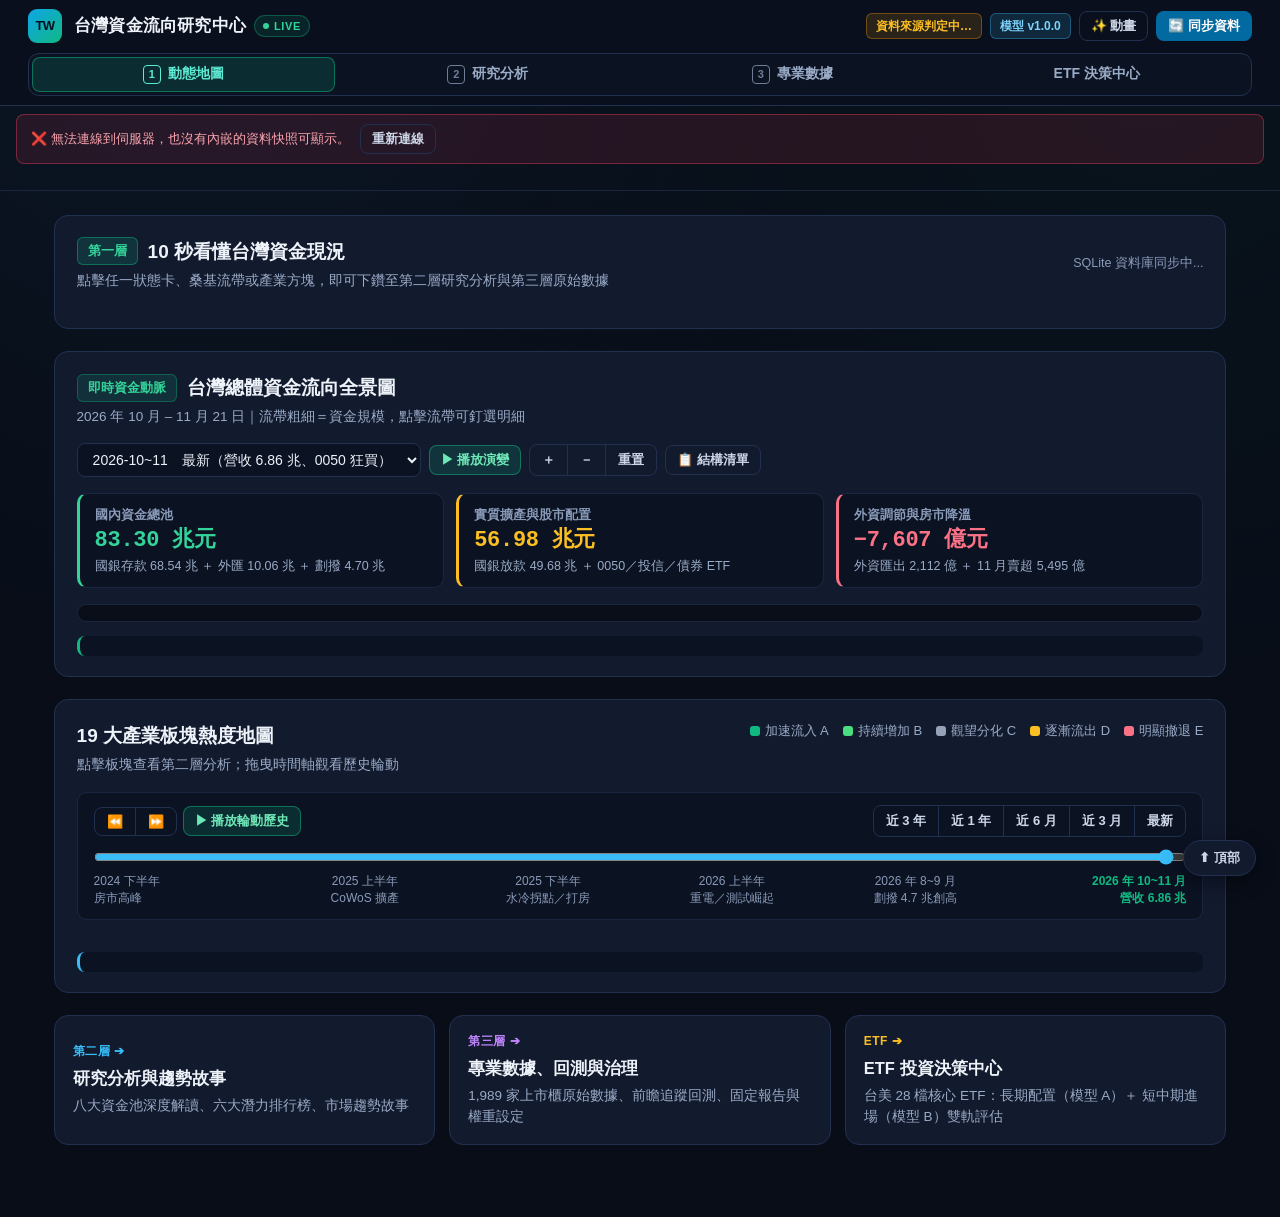
==== frontend/index.html @ bbb01371 "feat(backtest): replace hand-written demo backtest with real forward-tracking backtest - backtest.py" ====
<!DOCTYPE html>
<html lang="zh-Hant-TW">
<head>
  <meta charset="UTF-8" />
  <meta name="viewport" content="width=device-width, initial-scale=1.0" />
  <title>台灣資金流向互動式視覺研究中心｜Taiwan Capital Flow Visual Command Center</title>
  <link rel="stylesheet" href="assets/app.css" />
</head>
<body>
  <a class="skip-link" href="#mainContent">跳到主要內容</a>
  <!-- 頂部導覽列：單列（品牌｜四大中心切換｜狀態與操作） -->
  <header>
    <div class="brand">
      <div class="brand-logo">TW</div>
      <div>
        <div class="brand-title" role="heading" aria-level="1">
          <span>台灣資金流向研究中心</span>
          <span class="live-dot" title="LIVE OpenAPI：TWSE / TPEx / MOPS 1,989 家上市櫃">LIVE</span>
        </div>
        <div class="brand-sub">Taiwan Capital Flow Research Center</div>
      </div>
    </div>

    <!-- 四大核心導覽 (Layer 1 動態經濟地圖 / Layer 2 研究分析 / Layer 3 專業數據 / ETF 投資決策中心) -->
    <div class="mode-switcher" role="tablist">
      <button id="btnModeA" class="mode-btn active-A" onclick="setAppMode('A')"><span class="mode-no">1</span>動態地圖</button>
      <button id="btnModeB" class="mode-btn" onclick="setAppMode('B')"><span class="mode-no">2</span>研究分析</button>
      <button id="btnModeC" class="mode-btn" onclick="setAppMode('C')"><span class="mode-no">3</span>專業數據</button>
      <button id="btnModeETF" class="mode-btn" onclick="setAppMode('ETF')">ETF 決策中心</button>
    </div>

    <div class="header-controls">
      <span id="dataProvenanceBadge" class="badge badge-grade-C" style="cursor:help;" title="" role="button" tabindex="0">資料來源判定中…</span>
      <span id="activeModelBadge" class="badge badge-grade-B">模型 v1.0.0</span>
      <button id="motionToggleBtn" class="btn btn-outline btn-sm" onclick="toggleReducedMotion()" title="開關桑基圖資金流動畫">✨ 動畫</button>
      <button class="btn btn-sm" onclick="probeLiveSources()">🔄 同步資料</button>
    </div>
  </header>

  <!-- 智慧型快速定位次導覽列 (依當前所在模式動態切換跳轉錨點) -->
  <div id="globalQuickJumpBar" class="quick-jump-bar"></div>

  <!-- 右下角懸浮回到頂部按鈕 -->
  <button class="back-to-top-fab" onclick="window.scrollTo({top: 0, behavior: 'smooth'})" title="快速回到頁面頂部">⬆ 頂部</button>

  <!-- 手機專用底部固定 App 導航列 (僅於 <=768px 顯示，完全釋放頂部畫面空間) -->
  <nav class="mobile-bottom-nav" aria-label="手機底部導覽列">
    <button id="mobBtnModeA" class="mob-nav-btn active-A" onclick="setAppMode('A')">
      <span class="mob-icon">🗺️</span>
      <span>動態地圖</span>
    </button>
    <button id="mobBtnModeB" class="mob-nav-btn" onclick="setAppMode('B')">
      <span class="mob-icon">🔍</span>
      <span>研究分析</span>
    </button>
    <button id="mobBtnModeC" class="mob-nav-btn" onclick="setAppMode('C')">
      <span class="mob-icon">🗄️</span>
      <span>專業數據</span>
    </button>
    <button id="mobBtnModeETF" class="mob-nav-btn" onclick="setAppMode('ETF')">
      <span class="mob-icon">🎯</span>
      <span>ETF決策</span>
    </button>
  </nav>

  <main id="mainContent" tabindex="-1">
    <!-- =====================================================================
         【第一層（首頁）：動態經濟地圖 (Layer 1: Dynamic Economic Map)】
         純粹視覺化指揮中心：10秒狀態膠囊 + 四層全景桑基圖 + 時間軸連動19宮格五色熱度地圖
         ===================================================================== -->
    <div id="layer1MapSection">
      <!-- 10 秒全局結論快覽 -->
      <section class="pulse-hero">
        <div class="pulse-hero-header">
          <div>
            <div class="panel-title"><span class="badge badge-lvl4">第一層</span>10 秒看懂台灣資金現況</div>
            <div class="panel-sub">點擊任一狀態卡、桑基流帶或產業方塊，即可下鑽至第二層研究分析與第三層原始數據</div>
          </div>
          <div id="lastUpdatedText" style="font-size:12.5px; color:var(--text-muted);">SQLite 資料庫同步中...</div>
        </div>
        <div class="pulse-grid" id="tenSecPulseGrid"></div>
      </section>

      <!-- 四層全景桑基資金流向地圖 -->
      <div class="sankey-wrapper" id="sankeyWrapperBox">
        <div class="sankey-header-bar">
          <div>
            <div class="panel-title">
              <span class="badge badge-grade-A">即時資金動脈</span>
              <span id="sankeyMainTitle">台灣總體資金流向全景圖</span>
            </div>
            <div class="panel-sub">2026 年 10 月 – 11 月 21 日｜流帶粗細＝資金規模，點擊流帶可釘選明細</div>
          </div>
          <div class="panel-tools">
            <select id="sankeyPeriodSelect" onchange="onSankeyPeriodChange(this.value)">
              <option value="0">2025-Q3　AI 水冷與先進封裝擴產啟動</option>
              <option value="1">2025-Q4　第七波信用管制、房市降溫</option>
              <option value="2">2026-Q2　外銷訂單連紅、企業信貸加速</option>
              <option value="3">2026-08~09　外匯存底破 6,019 億美元</option>
              <option value="4" selected>2026-10~11　最新（營收 6.86 兆、0050 狂買）</option>
            </select>
            <button id="sankeyPlayBtn" class="btn btn-sm btn-play" onclick="toggleSankeyPlay()">▶ 播放演變</button>
            <div class="tool-group">
              <button class="btn btn-sm" onclick="zoomSankey(1.15)" title="放大">＋</button>
              <button class="btn btn-sm" onclick="zoomSankey(0.87)" title="縮小">－</button>
              <button class="btn btn-sm" onclick="zoomSankey(0)" title="重置縮放">重置</button>
            </div>
            <button id="sankeyViewToggleBtn" class="btn btn-outline btn-sm" onclick="toggleSankeyListView()">📋 結構清單</button>
          </div>
        </div>

        <div class="kpi-tiles">
          <div class="kpi-tile" style="--kpi-col:#34d399;">
            <div class="kt-label">國內資金總池</div>
            <div class="kt-value">83.30 兆元</div>
            <div class="kt-note">國銀存款 68.54 兆 ＋ 外匯 10.06 兆 ＋ 劃撥 4.70 兆</div>
          </div>
          <div class="kpi-tile" style="--kpi-col:#fbbf24;">
            <div class="kt-label">實質擴產與股市配置</div>
            <div class="kt-value">56.98 兆元</div>
            <div class="kt-note">國銀放款 49.68 兆 ＋ 0050／投信／債券 ETF</div>
          </div>
          <div class="kpi-tile" style="--kpi-col:#fb7185;">
            <div class="kt-label">外資調節與房市降溫</div>
            <div class="kt-value">−7,607 億元</div>
            <div class="kt-note">外資匯出 2,112 億 ＋ 11 月賣超 5,495 億</div>
          </div>
        </div>

        <div class="sankey-stage" id="sankeyStageBox">
          <div id="sankeySvgContainer"></div>
          <!-- 浮動可釘選明細卡片 -->
          <div id="sankeyFloatCard" class="sankey-float-card">
            <div style="display:flex; justify-content:space-between; align-items:flex-start; gap:8px;">
              <div>
                <div id="sfcCategoryTag" style="font-size:11px; color:var(--accent-blue); font-weight:700;"></div>
                <div id="sfcTitle" style="font-size:16px; font-weight:700; color:#fff; margin-top:2px;"></div>
              </div>
              <button class="sfc-close" onclick="unpinSankeyCard(event)" title="關閉固定卡片">✕</button>
            </div>
            <div class="sfc-amount">
              <span id="sfcMainValue" style="color:#fbbf24;"></span>
              <span id="sfcSharePill" class="sfc-pill"></span>
              <span id="sfcTypePill" class="sfc-pill"></span>
            </div>
            <div id="sfcSubSummary" style="font-size:12.5px; color:#e2e8f0; margin-top:4px;"></div>
            <div id="sfcTxList" class="sfc-tx-list"></div>
            <div style="margin-top:10px; padding-top:8px; border-top:1px solid rgba(255,255,255,0.08); display:flex; justify-content:space-between; align-items:center;">
              <span id="sfcPinHint" style="font-size:11px; color:#94a3b8;">📌 已釘選（點擊✕關閉）</span>
              <button id="sfcDrawerBtn" class="btn btn-sm" style="padding:3px 10px; font-size:11.5px;">下鑽第二層 AI 白話分析 ➔</button>
            </div>
          </div>
        </div>

        <div id="sankeyAltListView" style="display:none; margin-top:12px;"></div>
        <div id="sankeyPeriodNarrative" class="callout" style="margin-top:14px; --callout-col:var(--accent-emerald);"></div>
      </div>

      <!-- 產業資金熱度地圖 + 內嵌時間軸 -->
      <div class="sankey-wrapper">
        <div class="sankey-header-bar">
          <div>
            <div class="panel-title">19 大產業板塊熱度地圖</div>
            <div class="panel-sub">點擊板塊查看第二層分析；拖曳時間軸觀看歷史輪動</div>
          </div>
          <div class="heatmap-legend">
            <span><i class="legend-dot" style="background:#10b981;"></i>加速流入 A</span>
            <span><i class="legend-dot" style="background:#4ade80;"></i>持續增加 B</span>
            <span><i class="legend-dot" style="background:#94a3b8;"></i>觀望分化 C</span>
            <span><i class="legend-dot" style="background:#fbbf24;"></i>逐漸流出 D</span>
            <span><i class="legend-dot" style="background:#fb7185;"></i>明顯撤退 E</span>
          </div>
        </div>

        <!-- 時間軸控制 -->
        <div class="timeline-panel">
          <div class="timeline-toolbar">
            <div style="display:flex; gap:6px; align-items:center; flex-wrap:wrap;">
              <div class="tool-group">
                <button class="btn btn-sm" onclick="stepTimeline(-1)" title="上一期">⏪</button>
                <button class="btn btn-sm" onclick="stepTimeline(1)" title="下一期">⏩</button>
              </div>
              <button id="timelinePlayBtn" class="btn btn-sm btn-play" onclick="toggleTimelinePlay()">▶ 播放輪動歷史</button>
              <span id="timelineCurrentLabel" style="font-size:13.5px; font-weight:700; color:#34d399; margin-left:6px;"></span>
            </div>
            <div class="tool-group">
              <button class="btn btn-sm" onclick="jumpTimelineWindow('3Y')">近 3 年</button>
              <button class="btn btn-sm" onclick="jumpTimelineWindow('1Y')">近 1 年</button>
              <button class="btn btn-sm" onclick="jumpTimelineWindow('6M')">近 6 月</button>
              <button class="btn btn-sm" onclick="jumpTimelineWindow('3M')">近 3 月</button>
              <button class="btn btn-sm" onclick="jumpTimelineWindow('1M')">最新</button>
            </div>
          </div>
          <input type="range" id="timelineRangeInput" class="timeline-slider" aria-label="資金輪動歷史時間軸 (拖曳切換時期)" min="0" max="5" value="5" oninput="onTimelineSliderInput(this.value)" />
          <div class="timeline-steps">
            <span>2024 下半年<br/>房市高峰</span>
            <span>2025 上半年<br/>CoWoS 擴產</span>
            <span>2025 下半年<br/>水冷拐點／打房</span>
            <span>2026 上半年<br/>重電／測試崛起</span>
            <span>2026 年 8~9 月<br/>劃撥 4.7 兆創高</span>
            <span style="color:var(--accent-emerald); font-weight:700;">2026 年 10~11 月<br/>營收 6.86 兆</span>
          </div>
        </div>

        <div id="industryHeatmapGrid" class="heatmap-grid"></div>
        <div id="timelineCompactBar" class="callout"></div>
      </div>

      <!-- 首頁底部：下一步 -->
      <div class="next-steps">
        <button class="next-step" style="--ns-accent:#38bdf8;" onclick="setAppMode('B')">
          <div class="ns-kicker">第二層 ➔</div>
          <div class="ns-title">研究分析與趨勢故事</div>
          <div class="ns-desc">八大資金池深度解讀、六大潛力排行榜、市場趨勢故事</div>
        </button>
        <button class="next-step" style="--ns-accent:#c084fc;" onclick="setAppMode('C')">
          <div class="ns-kicker">第三層 ➔</div>
          <div class="ns-title">專業數據、回測與治理</div>
          <div class="ns-desc">1,989 家上市櫃原始數據、前瞻追蹤回測、固定報告與權重設定</div>
        </button>
        <button class="next-step" style="--ns-accent:#fbbf24;" onclick="setAppMode('ETF')">
          <div class="ns-kicker">ETF ➔</div>
          <div class="ns-title">ETF 投資決策中心</div>
          <div class="ns-desc">台美 28 檔核心 ETF：長期配置（模型 A）＋ 短中期進場（模型 B）雙軌評估</div>
        </button>
      </div>
    </div>

    <!-- =====================================================================
         【第二層：研究分析與趨勢故事 (Layer 2: Research Analysis & Trend Stories)】
         當使用者從首頁點擊「第二層」時才展開：八大資金卡、時間軸四維解析、六大排行榜、趨勢故事、個股四類名單與預警卡片
         ===================================================================== -->
    <div id="layer2AnalysisSection" style="display:none;">
      <div class="layer-hero" style="--hero-accent:#38bdf8;">
        <div>
          <div class="lh-title"><span class="badge badge-lvl3">第二層</span>研究分析中心</div>
          <div class="lh-sub">把首頁地圖上的資金變化，拆解為白話原因、潛力排行、趨勢故事與個股觀察名單</div>
        </div>
        <div class="lh-actions">
          <button class="btn btn-outline btn-sm" onclick="setAppMode('A')">⬅ 動態經濟地圖</button>
          <button class="btn btn-outline btn-sm" onclick="setAppMode('C')">專業數據與回測 ➔</button>
        </div>
      </div>

      <!-- 1. 八大台灣資金總覽卡片 -->
      <div class="section-head" style="margin-top:8px;">
        <div>
          <div class="section-title"><span class="sec-no">1</span>台灣八大資金池</div>
          <div class="section-desc">央行貨幣、銀行借貸、外資、內資、債券、房地產與企業擴產——點擊卡片展開 AI 白話六問</div>
        </div>
      </div>
      <div id="eightVitalCardsGrid" class="grid-8cards"></div>

      <!-- 2. 六大產業趨勢排行榜 (嚴格區分「目前最熱門」與「可能即將轉強」) -->
      <div class="section-head">
        <div>
          <div class="section-title"><span class="sec-no">2</span>六大產業趨勢排行榜</div>
          <div class="section-desc">嚴格區分「目前最熱門」與「★ 可能即將轉強」——近期漲幅大不代表未來最有潛力</div>
        </div>
      </div>
      <div id="sixLeaderboardsGrid" class="leaderboards-grid"></div>

      <!-- 3. 「市場正在發生什麼事」產業趨勢故事模式 -->
      <div class="section-head">
        <div>
          <div class="section-title"><span class="sec-no">3</span>市場正在發生什麼事？</div>
          <div class="section-desc">四則結構化趨勢故事，並列正方與反方證據</div>
        </div>
      </div>
      <div id="trendStoriesGrid" class="stories-grid"></div>

      <!-- 4. 時間軸當期四維度詳細解析面板 -->
      <div class="section-head">
        <div>
          <div class="section-title"><span class="sec-no">4</span>歷史輪動四維度對照</div>
          <div class="section-desc">隨首頁時間軸切換：資金流向、湧入產業、撤退產業與重要事件</div>
        </div>
      </div>
      <div id="timelineSnapshotPanel" class="grid-4"></div>
    </div>

    <!-- =====================================================================
         【第三層：專業數據、回測驗證與模型治理中心 (Layer 3: Professional Data & Governance)】
         保留 100% 原始數據表、1,989家檢索、權重與門檻動態調整、前瞻追蹤回測、固定研究報告與資料字典
         ===================================================================== -->
    <div id="proResearchSection" style="display:none; margin-top: 10px;">
      <div class="layer-hero" style="--hero-accent:#a855f7;">
        <div>
          <div class="lh-title"><span class="badge badge-lvl2">第三層</span>專業數據與模型治理</div>
          <div class="lh-sub">SQLite 原生資料表、1,989 家上市櫃檢索、五維權重／門檻動態重算、前瞻追蹤回測與資料字典</div>
        </div>
        <div class="lh-actions">
          <button class="btn btn-outline btn-sm" onclick="setAppMode('A')">⬅ 動態經濟地圖</button>
          <button class="btn btn-outline btn-sm" onclick="setAppMode('B')">⬅ 研究分析</button>
        </div>
      </div>

      <nav class="pro-nav-tabs">
        <div class="pro-tab active" onclick="switchProTab('pro-rotation', this)"><span class="pt-no">01</span>產業五維評分</div>
        <div class="pro-tab" onclick="switchProTab('pro-companies', this)"><span class="pt-no">02</span>個股研究中心</div>
        <div class="pro-tab" onclick="switchProTab('pro-warnings', this)"><span class="pt-no">03</span>預警引擎</div>
        <div class="pro-tab" onclick="switchProTab('pro-insti', this)"><span class="pt-no">04</span>三大法人</div>
        <div class="pro-tab" onclick="switchProTab('pro-flowmap', this)"><span class="pt-no">05</span>資產配置矩陣</div>
        <div class="pro-tab" onclick="switchProTab('pro-macro', this)"><span class="pt-no">06</span>總體與國際指標</div>
        <div class="pro-tab" onclick="switchProTab('pro-scenarios', this)"><span class="pt-no">07</span>情境分析</div>
        <div class="pro-tab" onclick="switchProTab('pro-reports', this)"><span class="pt-no">08</span>固定研究報告</div>
        <div class="pro-tab" onclick="switchProTab('pro-backtest', this)"><span class="pt-no">09</span>前瞻追蹤回測</div>
        <div class="pro-tab" onclick="switchProTab('pro-governance', this)"><span class="pt-no">10</span>資料品質與治理</div>
      </nav>

      <!-- PRO TAB 1: 產業五維評分與動態權重 -->
      <section id="pro-rotation" class="pro-panel active">
        <div class="grid-2">
          <div class="card">
            <div class="card-title" style="margin-bottom: 10px;">PART 4：產業研究評分模型權重設定（動態重算並保存SQLite版本）</div>
            <div class="weight-input-grid" style="display: grid; grid-template-columns: repeat(5, 1fr); gap: 8px; margin-bottom: 10px;">
              <div><label style="font-size:12px;color:var(--text-secondary);">資金流向 (%)</label><input type="number" id="w_cap" aria-label="資金流向權重 (%)" value="25" min="0" max="100" style="width:100%;" /></div>
              <div><label style="font-size:12px;color:var(--text-secondary);">產業基本面 (%)</label><input type="number" id="w_fun" aria-label="產業基本面權重 (%)" value="25" min="0" max="100" style="width:100%;" /></div>
              <div><label style="font-size:12px;color:var(--text-secondary);">未來成長性 (%)</label><input type="number" id="w_gro" aria-label="未來成長性權重 (%)" value="20" min="0" max="100" style="width:100%;" /></div>
              <div><label style="font-size:12px;color:var(--text-secondary);">法人布局 (%)</label><input type="number" id="w_ins" aria-label="法人布局權重 (%)" value="15" min="0" max="100" style="width:100%;" /></div>
              <div><label style="font-size:12px;color:var(--text-secondary);">估值合理性 (%)</label><input type="number" id="w_val" aria-label="估值合理性權重 (%)" value="15" min="0" max="100" style="width:100%;" /></div>
            </div>
            <div class="weight-action-row" style="display:flex; gap:10px; align-items:center;">
              <input type="text" id="w_reason" aria-label="權重調整理由" placeholder="輸入權重調整理由（將寫入模型版本歷史紀錄）..." style="flex:1;" />
              <button class="btn" onclick="submitNewWeights()">套用權重並重算排名</button>
            </div>
            <div id="weightStatusMsg" style="font-size:12px; color:var(--accent-emerald); margin-top:6px;"></div>
          </div>
          <div class="card">
            <div class="card-title" style="margin-bottom: 8px;">排序基準與產業大類篩選</div>
            <div style="display:flex; gap:10px; align-items:center; flex-wrap:wrap; margin-bottom:10px;">
              <span>排序基準：</span>
              <select id="rotationSortMode" onchange="renderIndustryTable()">
                <option value="total_weighted_score">綜合加權總分 (0~100分)</option>
                <option value="short_term_momentum_score">短期資金動能分數 (1~3個月)</option>
                <option value="mid_term_fundamental_score">中期基本面分數 (3~12個月)</option>
                <option value="long_term_structural_score">長期結構成長分數 (12~24個月)</option>
                <option value="rev_yoy_pct">2026年10月營收年增率 (%)</option>
              </select>
              <span>產業大類：</span>
              <select id="rotationCatFilter" onchange="renderIndustryTable()">
                <option value="ALL">全部產業 (14大分類)</option>
                <option value="科技">科技</option>
                <option value="金融">金融</option>
                <option value="傳統產業">傳統產業</option>
                <option value="其他">其他</option>
              </select>
            </div>
            <p style="font-size:12px; color:var(--text-secondary);">
              • 強制防呆：若次產業異質性過高或缺失資料比例 &gt; 35%，系統自動標示為 <span class="badge badge-unratable">不可評分 (Unratable)</span> 並列於榜尾，絕不硬排名。
            </p>
          </div>
        </div>
        <div class="export-bar" role="group" aria-label="匯出產業排行"><span>匯出目前畫面（含篩選與排序）：</span><button class="btn btn-outline btn-sm export-btn" onclick="exportIndustriesCsv()" title="匯出產業排行與五維分數、證據為 CSV">⬇ CSV (Excel)</button><button class="btn btn-outline btn-sm export-btn" onclick="exportIndustriesPng()" title="產生可分享的排行榜圖片">🖼 排行榜圖片 (PNG)</button></div>
        <div id="weightSensitivityCard" class="card" style="display:none; margin-bottom:12px;"></div>
        <div id="thresholdSensitivityCard" class="card" style="display:none; margin-bottom:12px;"></div>
        <div id="industryRotationTableWrap" class="card" style="overflow-x:auto;">
          <table>
            <thead>
              <tr>
                <th>排名</th>
                <th>產業名稱與代表公司</th>
                <th>狀態 / 轉折標籤 / 景氣位置</th>
                <th>綜合總分<br/>(信心/缺失率)</th>
                <th>五維分項分數<br/>(資/基/成/法/估)</th>
                <th>短/中/長期<br/>獨立分數</th>
                <th>市場相對強弱與10月營收(含全市場匯總)</th>
                <th>支持證據 / 反方證據 / 失效條件</th>
              </tr>
            </thead>
            <tbody id="industryRotationBody"></tbody>
          </table>
        </div>
        <div id="industryRotationMobileCards" class="mobile-cards-only"></div>
      </section>

      <!-- PRO TAB 2: 個股研究中心 (四類名單 + 1,989家檢索) -->
      <section id="pro-companies" class="pro-panel">
        <div class="card" style="margin-bottom: 14px; border-left: 4px solid var(--accent-emerald);">
          <div class="card-header">
            <div>
              <div class="card-title" style="font-size:16px;">TWSE / TPEx / MOPS 官方 OpenAPI 全市場 1,989 家上市櫃公司即時資料庫</div>
              <div id="liveSummaryBanner" style="font-size:13px; color:#cbd5e1; margin-top:4px;">載入中...</div>
            </div>
            <div style="display:flex; gap:8px; align-items:center; flex-wrap:wrap;">
              <span style="font-size:12px; color:var(--text-secondary);">動態調整公司產業分類歸屬：</span>
              <input type="text" id="remap_code" aria-label="要重新對應的股票代號" placeholder="代號 (如 2330)" style="width:110px;" />
              <select id="remap_ind">
                <option value="IND_SEMI_FOUNDRY">半導體－晶圓代工與先進封裝</option>
                <option value="IND_SEMI_EQUIP">半導體－設備、材料與測試介面</option>
                <option value="IND_IC_DESIGN">半導體－IC設計與IP</option>
                <option value="IND_AI_SERVER">AI伺服器、機櫃系統與高速連接</option>
                <option value="IND_THERMAL">散熱與伺服器機構件</option>
                <option value="IND_CPO_NET">CPO光通訊與高階網通</option>
                <option value="IND_PCB_ABF">PCB與ABF載板</option>
                <option value="IND_FIN_HOLDING">金融－金控、銀行、保險與證券</option>
                <option value="IND_SHIPPING">航運與航空</option>
                <option value="IND_POWER_GREEN">電力設備、重電與綠能</option>
                <option value="IND_CONSTRUCTION">營建與不動產代銷</option>
                <option value="IND_STEEL_PLASTIC">鋼鐵、塑化、水泥與化工</option>
                <option value="IND_MACH_AUTO">機械、工具機、汽車零組件與紡織食品</option>
              </select>
              <button class="btn btn-outline btn-sm" onclick="submitCompanyRemap()">變更產業歸屬</button>
            </div>
          </div>
        </div>
        <div style="margin-bottom:12px; display:flex; gap:10px; align-items:center; flex-wrap:wrap;">
          <span>四類深度研究名單篩選：</span>
          <select id="companyCatFilter" onchange="renderCompanies()">
            <option value="ALL">全部深度研究名單 (11家核心指標公司)</option>
            <option value="優先研究">優先研究</option>
            <option value="中長期觀察">中長期觀察</option>
            <option value="等待估值合理">等待估值合理</option>
            <option value="基本面或風險不佳">基本面或風險不佳</option>
          </select>
        </div>
        <div id="companiesContainer" class="grid-2"></div>
        <div class="card" style="margin-top: 18px; overflow-x:auto;">
          <div class="card-title" style="margin-bottom: 10px;">全市場上市櫃公司 Live OpenAPI 營收、估值(P/E、P/B、殖利率)與三大法人買賣超檢索表</div>
          <div style="margin-bottom: 10px;">
            <input type="text" id="liveCompanySearch" aria-label="搜尋上市櫃公司" placeholder="輸入股票代號、公司名稱或產業關鍵字即時篩選..." style="width:360px;" oninput="renderLiveTopCompanies()" /> <button class="btn btn-outline btn-sm export-btn" onclick="exportLiveCompaniesCsv()" title="匯出目前搜尋結果 (營收前段班公司)">⬇ CSV</button>
          </div>
          <table>
            <thead>
              <tr>
                <th>代號 / 名稱</th>
                <th>市場 / 官方產業別</th>
                <th>本系統映射產業</th>
                <th>115年10月(2026-10)<br/>當月營收 (億元)</th>
                <th>營收月增<br/>MoM (%)</th>
                <th>營收年增<br/>YoY (%)</th>
                <th>累計營收<br/>YoY (%)</th>
                <th>本益比 (P/E)<br/>股價淨值比 (P/B)</th>
                <th>現金殖利率<br/>(%)</th>
                <th>最新交易日(11/20) 三大法人買賣超股數</th>
              </tr>
            </thead>
            <tbody id="liveTopCompaniesBody"></tbody>
          </table>
        </div>
      </section>

      <!-- PRO TAB 3: 趨勢預警引擎與門檻設定 -->
      <section id="pro-warnings" class="pro-panel">
        <div class="card" style="margin-bottom: 14px;">
          <div class="card-title" style="margin-bottom: 8px;">動態調整預警門檻 (LEVEL 4 / LEVEL 3 / LEVEL 2 / LEVEL R) 並即時重算警示等級</div>
          <div style="display:flex; gap:12px; align-items:center; flex-wrap:wrap;">
            <div><label style="font-size:12px; color:var(--text-secondary);">LEVEL 4 總分 (&ge;)</label> <input type="number" id="th_lvl4" aria-label="LEVEL 4 總分門檻" value="80" style="width:70px;" /></div>
            <div><label style="font-size:12px; color:var(--text-secondary);">LEVEL 3 總分 (&ge;)</label> <input type="number" id="th_lvl3" aria-label="LEVEL 3 總分門檻" value="72" style="width:70px;" /></div>
            <div><label style="font-size:12px; color:var(--text-secondary);">LEVEL 2 總分 (&ge;)</label> <input type="number" id="th_lvl2" aria-label="LEVEL 2 總分門檻" value="62" style="width:70px;" /></div>
            <div><label style="font-size:12px; color:var(--text-secondary);">LEVEL R 資金上限 (&lt;)</label> <input type="number" id="th_lvlR" aria-label="LEVEL R 資金分數上限" value="45" style="width:70px;" /></div>
            <input type="text" id="th_reason" aria-label="門檻變更理由" placeholder="門檻變更理由..." style="width:200px;" />
            <button class="btn btn-sm" onclick="submitNewThresholds()">套用預警門檻並寫入SQLite</button>
            <span id="thStatusMsg" style="font-size:12px; color:var(--accent-emerald);"></span>
          </div>
        </div>
        <div style="margin-bottom:12px;">
          <span>預警等級篩選：</span>
          <select id="warningLevelFilter" onchange="renderWarnings()">
            <option value="ALL">全部預警等級</option>
            <option value="LEVEL 4">LEVEL 4：趨勢明確</option>
            <option value="LEVEL 3">LEVEL 3：資金與基本面同時轉強</option>
            <option value="LEVEL 2">LEVEL 2：多項指標改善 / 市場尚未反映</option>
            <option value="LEVEL 1">LEVEL 1：初步觀察</option>
            <option value="LEVEL R">LEVEL R：資金撤退或基本面惡化風險</option>
          </select> <button class="btn btn-outline btn-sm export-btn" onclick="exportWarningsCsv()" title="匯出目前篩選的預警清單">⬇ CSV</button>
        </div>
        <div id="warningsContainer"></div>
      </section>

      <!-- PRO TAB 4: 三大法人資金追蹤 -->
      <section id="pro-insti" class="pro-panel">
        <div style="margin-bottom:12px;">
          <span>統計週期切換：</span>
          <select id="instiPeriodFilter" onchange="renderInstiFlows()">
            <option value="ALL">全部週期（每日 / 每週 / 每月 / 每季）</option>
            <option value="DAILY">每日變化 (Daily)</option>
            <option value="WEEKLY">每週變化 (Weekly)</option>
            <option value="MONTHLY">每月變化 (Monthly)</option>
            <option value="QUARTERLY">每季變化 (Quarterly)</option>
          </select> <button class="btn btn-outline btn-sm export-btn" onclick="exportInstiCsv()" title="匯出目前週期的三大法人買賣超">⬇ CSV</button>
        </div>
        <div class="card" style="overflow-x:auto;">
          <table>
            <thead>
              <tr>
                <th>週期類別</th>
                <th>期間標示</th>
                <th>外資及陸資(億)</th>
                <th>投信(億)</th>
                <th>自營商自行(億)</th>
                <th>自營商避險(億)</th>
                <th>三大法人合計(億)</th>
                <th>外資台指期淨部位</th>
                <th>上市融資餘額</th>
                <th>法人主要買超 / 賣超產業與傳導解析</th>
              </tr>
            </thead>
            <tbody id="instiFlowsBody"></tbody>
          </table>
        </div>
      </section>

      <!-- PRO TAB 5: 資產配置矩陣 (防重複計算原文) -->
      <section id="pro-flowmap" class="pro-panel">
        <div id="assetFlowsContainer"></div>
      </section>

      <!-- PRO TAB 6: 總體與國際原始指標卡 (23項) -->
      <section id="pro-macro" class="pro-panel">
        <div style="margin-bottom:12px; display:flex; gap:12px; flex-wrap:wrap;">
          <select id="macroModuleFilter" onchange="renderMacroCards()">
            <option value="ALL">全部總體與國際傳導指標 (23項)</option>
            <option value="M01">MODULE 01：台灣貨幣、信貸、外匯與總體景氣</option>
            <option value="M03">MODULE 03：國際利率、美債殖利率、美元與費半傳導</option>
          </select>
          <select id="macroTypeFilter" onchange="renderMacroCards()">
            <option value="ALL">全部（直接統計＋代理指標）</option>
            <option value="DIRECT_STAT">僅顯示直接官方統計 (Direct Stat)</option>
            <option value="PROXY_INDICATOR">僅顯示間接代理指標 (Proxy Indicator)</option>
          </select>
        </div>
        <div id="macroCardsContainer" class="grid-4"></div>
      </section>

      <!-- PRO TAB 7: 情境分析與 3/6/12/24M 觀察表 -->
      <section id="pro-scenarios" class="pro-panel">
        <div id="scenariosContainer" class="grid-4" style="grid-template-columns: repeat(auto-fit, minmax(360px, 1fr));"></div>
      </section>

      <!-- PRO TAB 8: 固定研究報告中心 -->
      <section id="pro-reports" class="pro-panel">
        <div style="margin-bottom:12px;">
          <span>報告頻率篩選：</span>
          <select id="reportFreqFilter" onchange="renderReports()">
            <option value="ALL">全部固定研究報告（每日 / 每週 / 每月 / 每季）</option>
            <option value="每日">每日報告</option>
            <option value="每週">每週報告</option>
            <option value="每月">每月報告</option>
            <option value="每季">每季報告 (含跨季歷史比較)</option>
          </select>
        </div>
        <div id="reportsContainer"></div>
      </section>

      <!-- PRO TAB 9: 前瞻追蹤回測 (真實計算) + 舊版示範回測 (手寫數據，預設收合) -->
      <section id="pro-backtest" class="pro-panel">
        <div id="liveBacktestContainer"></div>
        <details class="card" style="margin-top:16px; border-left:4px solid #fb7185;">
          <summary style="cursor:pointer; font-weight:700; color:#fda4af;">⚠️ 舊版「示範回測」（手寫數據，非實測）— 請勿當成模型有效的證據</summary>
          <p style="font-size:12.5px; color:var(--text-secondary); margin:8px 0;">
            下面的命中率、超額報酬與 8 筆事件，是直接寫在程式碼裡的示範內容，並非由歷史資料計算而來
            （且摘要的「91 樣本、21 次訊號」與事件表的 8 筆本身就對不起來）。保留僅供參考版面與欄位設計，不應用來評估模型。
          </p>
        <div id="backtestSummaryContainer"></div>
        <div class="card" style="margin-top: 16px; overflow-x:auto;">
          <div class="card-title" style="margin-bottom: 10px;">PART 8：Point-in-Time 歷史預警訊號逐筆驗證明細（零未來資料洩漏）</div>
          <table>
            <thead>
              <tr>
                <th>事件代碼 / 觸發日期</th>
                <th>產業名稱</th>
                <th>觸發等級</th>
                <th>當時點已發布之 Point-in-Time 原始證據</th>
                <th>未來 3 個月超額</th>
                <th>未來 6 個月超額</th>
                <th>提前天數</th>
                <th>驗證結果與模型檢討</th>
              </tr>
            </thead>
            <tbody id="backtestEventsBody"></tbody>
          </table>
        </div>
        </details>
      </section>

      <!-- PRO TAB 10: 資料品質SLA、來源與資料字典 -->
      <section id="pro-governance" class="pro-panel">
        <div class="card" style="margin-bottom: 18px; overflow-x:auto; border-left: 4px solid var(--accent-emerald);">
          <div class="card-title" style="margin-bottom: 10px;">資料品質異常檢查、SLA 過期預警與防呆攔截狀態</div>
          <table>
            <thead>
              <tr><th>檢查代碼</th><th>檢查類別</th><th>監控目標</th><th>狀態</th><th>SLA規範</th><th>實測值</th><th>自動處置紀錄</th></tr>
            </thead>
            <tbody id="dqChecksBody"></tbody>
          </table>
        </div>
        <div class="grid-2">
          <div class="card" style="overflow-x:auto;">
            <div class="card-title" style="margin-bottom: 8px;">模型版本歷史與權重變更紀錄</div>
            <table>
              <thead><tr><th>版本號</th><th>建立時間</th><th>權重配置</th><th>變更理由</th><th>狀態</th></tr></thead>
              <tbody id="modelVersionsBody"></tbody>
            </table>
          </div>
          <div class="card" style="max-height:260px; overflow-y:auto;">
            <div class="card-title" style="margin-bottom: 8px;">資料更新與連線審計日誌</div>
            <table>
              <thead><tr><th>時間</th><th>任務</th><th>來源</th><th>狀態</th><th>訊息</th></tr></thead>
              <tbody id="auditLogsBody"></tbody>
            </table>
          </div>
        </div>
        <div class="card" style="margin-bottom: 18px; overflow-x:auto;">
          <div class="card-title" style="margin-bottom: 10px;">優先資料來源清單、API權限、發布延遲與斷線備援機制 (12大核心來源)</div>
          <table>
            <thead><tr><th>代碼 / 名稱</th><th>分類 / 機構</th><th>等級</th><th>取得方式與網址</th><th>更新頻率 / 延遲</th><th>授權與費用</th><th>替代方案</th></tr></thead>
            <tbody id="sourcesBody"></tbody>
          </table>
        </div>
        <div class="card" style="overflow-x:auto;">
          <div class="card-title" style="margin-bottom: 10px;">完整資料字典 (Data Dictionary - 23項核心指標口徑定義)</div>
          <table>
            <thead><tr><th>指標代碼</th><th>指標名稱</th><th>模組</th><th>觀測性質</th><th>單位/幣別/季調</th><th>統計口徑</th><th>計算與缺漏處理</th></tr></thead>
            <tbody id="dictionaryBody"></tbody>
          </table>
        </div>
      </section>
    </div>

    <!-- =====================================================================
         【🎯 ETF 投資決策中心 (台灣 ETF ＋ 美國 ETF)｜可讀性全面優化五區新版】
         嚴格遵循：大字體(15~16px內文 / 28~32px大數字 / 22~24px區域標題)、兩層式ETF卡片、五區首頁順序、語意色彩紀律與七大互動視覺化圖表
         ===================================================================== -->
    <div id="etfDecisionCenterSection" style="display:none; margin-top: 8px;">
      <!-- 頂部控制列：一般模式 vs 專業研究模式切換 -->
      <div class="layer-hero" style="--hero-accent:#f59e0b;">
        <div>
          <div class="lh-title"><span class="badge badge-grade-C">ETF 投資決策中心</span>台灣 ETF ＋ 美國 ETF 雙軌決策</div>
          <div class="lh-sub">將「長期配置（模型 A｜3～10 年）」與「短中期進場環境（模型 B｜1～12 個月）」分開評估。一般模式先看白話結論，專業模式展開完整數據。</div>
        </div>
        <div class="lh-actions">
          <div class="etf-mode-toggle" role="group" aria-label="閱讀模式">
            <button id="etfModeBtnSimple" class="on" onclick="setEtfDetailMode(false)">一般模式</button>
            <button id="etfModeBtnPro" onclick="setEtfDetailMode(true)">專業模式</button>
          </div>
          <button class="btn btn-outline btn-sm" onclick="scrollToSectionId('argonMultiAgentCenterSection')">🤖 AI 研究團隊</button>
          <button class="btn btn-outline btn-sm" onclick="setAppMode('A')">⬅ 動態經濟地圖</button>
        </div>
      </div>

      <!-- ===================================================================
           第一區：全球市場環境（台灣市場 / 美國市場 / 利率環境 / 全球資金流向）
           =================================================================== -->
      <div class="etf-section-banner" style="border-left-color:#10b981; margin-top:8px;">
        <div>
          <div class="etf-section-title"><span class="sec-no">1</span>全球市場環境</div>
          <div class="etf-section-sub">10 秒看懂台美市場、利率與資金狀況（資料基準：2026 年 11 月 21 日）</div>
        </div>
      </div>
      <div id="etfSec1GlobalEnv" class="etf-grid-4"></div>

      <!-- ===================================================================
           第二區：ETF 決策摘要（長期配置環境 / 短中期進場環境 / 值得研究 / 注意風險）
           =================================================================== -->
      <div class="etf-section-banner" style="border-left-color:#f59e0b;">
        <div>
          <div class="etf-section-title"><span class="sec-no">2</span>ETF 決策摘要</div>
          <div class="etf-section-sub">哪些值得研究、哪些風險偏高？模型 A 與模型 B 獨立判斷，標示長短線一致與分歧的標的</div>
        </div>
      </div>
      <div id="etfSec2DecisionSummary" class="etf-grid-4"></div>

      <!-- ===================================================================
           第三區：ETF 研究清單（四大分類大頁籤 + 兩層式清爽大字體卡片）
           =================================================================== -->
      <div class="etf-section-banner" style="border-left-color:#38bdf8;">
        <div>
          <div class="etf-section-title"><span class="sec-no">3</span>ETF 研究清單</div>
          <div class="etf-section-sub">先看卡片上的 10 秒結論；需要細節時點「查看完整分析」原地展開成分股、配息拆解與歷史績效</div>
        </div>
      </div>
      <div class="etf-toolbar">
        <div class="etf-cat-tabs">
          <button id="etfTab_TW" class="etf-cat-tab active" onclick="switchEtfMainTab('TW')">🇹🇼 台灣 ETF</button>
          <button id="etfTab_US" class="etf-cat-tab" onclick="switchEtfMainTab('US')">🇺🇸 美國 ETF</button>
          <button id="etfTab_BOND" class="etf-cat-tab" onclick="switchEtfMainTab('BOND')">🛡️ 債券與黃金</button>
          <button id="etfTab_SECTOR" class="etf-cat-tab" onclick="switchEtfMainTab('SECTOR')">🔬 產業型與槓反</button>
          <button id="etfTab_ALL" class="etf-cat-tab" onclick="switchEtfMainTab('ALL')">📋 全部 28 檔</button>
        </div>
        <div class="etf-filters">
          <select id="etfConclusionFilter" onchange="renderEtfLists()">
            <option value="ALL">雙軌結論：全部</option>
            <option value="DUAL_FAVORABLE">🟢 長短線一致順風</option>
            <option value="DIVERGENCE">🟠 長短線分歧（長期佳、短期等待）</option>
            <option value="CONCENTRATION">🟠 單一持股集中風險（如台積電 &gt; 50%）</option>
            <option value="HIGH_RISK">🔴 風險偏高／不符配置角色</option>
          </select>
          <input type="text" id="etfSearchInput" aria-label="搜尋 ETF" placeholder="搜尋代號、名稱或成分股（0050 / VOO / 2330 / NVDA）" oninput="renderEtfLists()" />
        </div>
      </div>

      <!-- 兩欄超寬大字體 ETF 卡片容器 -->
      <div id="etfCardsGridContainer" class="etf-grid-2"></div>
      <div id="etfMoreBar" class="etf-more-bar"></div>

      <!-- ===================================================================
           第四區：AI 白話市場解讀（無金融術語，一眼看懂核心邏輯）
           =================================================================== -->
      <div class="etf-section-banner" style="border-left-color:#a855f7;">
        <div>
          <div class="etf-section-title"><span class="sec-no">4</span>AI 白話市場解讀</div>
          <div class="etf-section-sub">用最容易理解的白話，回答當前 ETF 投資的四個關鍵問題</div>
        </div>
      </div>
      <div id="etfSec4AiPlainGrid" class="etf-grid-2"></div>

      <!-- ===================================================================
           第五區：完整研究數據、七大互動視覺化圖表、比較器與投資組合分析入口
           =================================================================== -->
      <div class="etf-section-banner" style="border-left-color:#10b981;">
        <div>
          <div class="etf-section-title"><span class="sec-no">5</span>完整研究數據與視覺化圖表</div>
          <div class="etf-section-sub">資金流向、長短期分數、績效曲線、持股分布、重疊比較、風險報酬，以及個人投資組合診斷與回測</div>
        </div>
        <div>
          <button id="etfSec5ToggleBtn" class="btn btn-outline btn-sm" onclick="toggleEtfSec5Panel()">展開 ／ 收合圖表區</button>
        </div>
      </div>

      <div id="etfSec5DeepContainer" style="display:block;">
        <!-- 圖 1 & 圖 7：台美資金流向圖 + 風險與報酬散點比較圖 -->
        <div class="etf-grid-2">
          <div class="etf-clean-card">
            <div style="display:flex; justify-content:space-between; align-items:center; flex-wrap:wrap; gap:8px; margin-bottom:12px;">
              <div>
                <div style="font-size:19px; font-weight:800; color:#f8fafc;">圖 1：台灣與美國 ETF 初級市場資金淨流向圖</div>
                <div style="font-size:14px; color:#94a3b8;">時間範圍：2026年11月最新統計｜單位：台灣 ETF 為億元(TWD)、美國 ETF 為億美元(USD)｜嚴格區分初級申贖與次級成交量</div>
              </div>
              <select id="chart1MarketSwitch" onchange="renderChart1Flows()" style="font-size:14px;">
                <option value="ALL">同時顯示台灣與美國主力 ETF</option>
                <option value="TW">僅顯示台灣掛牌 ETF (億元 TWD)</option>
                <option value="US">僅顯示美國掛牌 ETF (億美元 USD)</option>
              </select>
            </div>
            <div id="etfChart1FlowsBox"></div>
          </div>

          <div class="etf-clean-card">
            <div style="display:flex; justify-content:space-between; align-items:center; flex-wrap:wrap; gap:8px; margin-bottom:12px;">
              <div>
                <div style="font-size:19px; font-weight:800; color:#f8fafc;">圖 7：ETF 風險與報酬比較散點圖 (Risk vs. Return)</div>
                <div style="font-size:14px; color:#94a3b8;">X 軸：年化波動度 (%) ｜ Y 軸：含息總報酬 (%) ｜ 氣泡大小：基金規模 ｜ 資料日期：2026-11-20</div>
              </div>
              <select id="chart7HorizonSwitch" onchange="renderChart7RiskReturn()" style="font-size:14px;">
                <option value="1Y">近 1 年含息總報酬 (%)</option>
                <option value="TWD1Y">近 1 年換算新台幣總報酬 (%)</option>
                <option value="3Y">近 3 年年化含息報酬 (%)</option>
                <option value="5Y">近 5 年年化含息報酬 (%)</option>
              </select>
            </div>
            <div id="etfChart7ScatterBox"></div>
          </div>
        </div>

        <!-- 圖 2 & 圖 3：長期配置分數圖 (模型 A) vs 短中期市場動能圖 (模型 B) -->
        <div class="etf-grid-2">
          <div class="etf-clean-card">
            <div style="font-size:19px; font-weight:800; color:#f8fafc; margin-bottom:4px;">圖 2：ETF 長期配置分數排行圖（模型 A｜3～10年視角）</div>
            <div style="font-size:14px; color:#94a3b8; margin-bottom:14px;">滿分 100 分｜綠色＝適合進一步研究｜橘色＝需注意單一持股集中風險｜藍色＝條件普通（資料日期：2026-11-21）</div>
            <div id="etfChart2LongScoreBox"></div>
          </div>

          <div class="etf-clean-card">
            <div style="font-size:19px; font-weight:800; color:#f8fafc; margin-bottom:4px;">圖 3：ETF 短中期進場環境動能圖（模型 B｜1～12個月視角）</div>
            <div style="font-size:14px; color:#94a3b8; margin-bottom:14px;">滿分 100 分｜綠色＝條件相對有利｜藍色＝持續觀察｜橘色＝等待更佳條件｜紅色＝風險偏高（資料日期：2026-11-21）</div>
            <div id="etfChart3ShortScoreBox"></div>
          </div>
        </div>

        <!-- 圖 4 & 圖 5：ETF 歷史績效曲線圖 (可切換時間區間) + 持股與產業分布圖 -->
        <div class="etf-grid-2">
          <div class="etf-clean-card">
            <div style="display:flex; justify-content:space-between; align-items:center; flex-wrap:wrap; gap:8px; margin-bottom:12px;">
              <div>
                <div style="font-size:19px; font-weight:800; color:#f8fafc;">圖 4：代表性 ETF 歷史累積績效曲線比較圖（基期＝100）</div>
                <div style="font-size:14px; color:#94a3b8;">清楚比較市值型(0050/VOO)、科技半導體(0052/QQQ/SMH)、高股息(00878/00713/SCHD)與債券(00937B/SGOV)</div>
              </div>
              <div style="display:flex; gap:6px;">
                <button id="perfBtn_1Y" class="btn btn-sm" onclick="switchPerfChartHorizon('1Y')">近 1 年</button>
                <button id="perfBtn_3Y" class="btn btn-outline btn-sm" onclick="switchPerfChartHorizon('3Y')">近 3 年</button>
                <button id="perfBtn_5Y" class="btn btn-outline btn-sm" onclick="switchPerfChartHorizon('5Y')">近 5 年</button>
              </div>
            </div>
            <div id="etfChart4PerfCurveBox"></div>
          </div>

          <div class="etf-clean-card">
            <div style="display:flex; justify-content:space-between; align-items:center; flex-wrap:wrap; gap:8px; margin-bottom:12px;">
              <div>
                <div style="font-size:19px; font-weight:800; color:#f8fafc;">圖 5：ETF 底層前十大持股與產業配置視覺分布圖</div>
                <div style="font-size:14px; color:#94a3b8;">選擇任一檔 ETF，一眼看清底層單一個股集中度與產業權重結構（資料日期：2026-11-20）</div>
              </div>
              <select id="chart5EtfSelect" onchange="renderChart5HoldingsDist()" style="font-size:14px;"></select>
            </div>
            <div id="etfChart5HoldingsBox"></div>
          </div>
        </div>

        <!-- 圖 6：多檔 ETF 深度比較器 ＆ 持股重疊比較熱力圖 (Overlap Matrix) -->
        <div class="etf-clean-card" style="margin-bottom:24px;">
          <div style="display:flex; justify-content:space-between; align-items:center; flex-wrap:wrap; gap:10px; margin-bottom:14px;">
            <div>
              <div style="font-size:20px; font-weight:800; color:#f8fafc;">圖 6：多檔 ETF 持股重疊比較熱力圖 ＆ 並排深度比較器</div>
              <div style="font-size:15px; color:#cbd5e1;">勾選任意多檔 ETF，系統自動計算兩兩底層個股重疊百分比（橘色 &ge; 20% 警示、紅色 &ge; 50% 高度重疊），並於下方並排對照所有指標</div>
            </div>
            <button class="btn btn-outline" onclick="resetDefaultCompareSelection()">重置為預設 6 檔比較組合</button>
          </div>
          <div id="etfCompareCheckboxBar" style="display:flex; gap:10px; flex-wrap:wrap; margin-bottom:16px; padding-bottom:14px; border-bottom:1px solid #2a3b5c;"></div>
          <div id="etfChart6OverlapMatrixBox" style="margin-bottom:16px;"></div>
          <div id="etfOverlapAlertBox" style="margin-bottom:16px;"></div>
          <div id="etfComparisonTableWrap" style="overflow-x:auto;">
            <table id="etfComparisonTable" style="font-size:14.5px;">
              <thead id="etfComparisonHead"></thead>
              <tbody id="etfComparisonBody"></tbody>
            </table>
          </div>
          <div id="etfComparisonMobileCards" class="mobile-cards-only"></div>
        </div>

        <!-- 個人 ETF 投資組合穿透診斷器 (未輸入持倉前絕不假設持倉) -->
        <div class="etf-clean-card" style="margin-bottom:24px; border-left: 5px solid #38bdf8;">
          <div style="display:flex; justify-content:space-between; align-items:flex-start; flex-wrap:wrap; gap:12px; margin-bottom:12px;">
            <div>
              <div style="font-size:20px; font-weight:800; color:#f8fafc;">個人 ETF 投資組合穿透診斷器（未輸入前保持零假設持倉）</div>
              <div style="font-size:15px; color:#cbd5e1; margin-top:4px;">
                自行輸入您目前持有的 ETF 與金額，系統自動穿透計算：台美市場比例、股債比例、底層單一股票真實疊加總權重（如台積電/NVDA）、美元匯率曝險與三大情境風險。
              </div>
            </div>
            <div style="display:flex; gap:10px;">
              <button class="btn btn-outline" onclick="loadSamplePortfolioForDemo()">載入範例持倉供測試</button>
              <button class="btn btn-outline" style="border-color:#fb7185; color:#fb7185;" onclick="clearUserPortfolio()">🗑️ 清空持倉</button>
            </div>
          </div>
          <div style="display:flex; gap:12px; align-items:center; flex-wrap:wrap; margin:14px 0; background:#090e1a; padding:14px 18px; border-radius:10px;">
            <span style="font-size:15px; font-weight:700;">選擇 ETF：</span>
            <select id="portAddEtfSelect" style="font-size:15px; padding:8px 12px;"></select>
            <span style="font-size:15px; font-weight:700;">投入金額 (萬台幣)：</span>
            <input type="number" id="portAddAmountInput" aria-label="持倉金額" value="100" min="1" style="width:120px; font-size:15px; padding:8px 12px;" />
            <button class="btn" style="font-size:15px; padding:8px 18px;" onclick="addUserPortfolioItem()">＋ 加入我的投資組合</button>
          </div>
          <div id="userPortfolioAnalysisOutput"></div>
        </div>

        <!-- 自動研究報告中心 (7問結構化報告) ＆ 雙軌獨立歷史回測驗證 -->
        <div class="etf-section-banner" style="border-left-color:#f59e0b;">
          <div>
            <div class="etf-section-title">ETF 自動研究報告與雙軌回測</div>
            <div class="etf-section-sub">每日／每週／每月報告與重大事件專題；下方揭露模型 A、B 獨立回測表現與限制</div>
          </div>
          <div>
            <select id="etfReportTypeFilter" onchange="renderEtfReportsAndBacktests()">
              <option value="ALL">全部報告</option>
              <option value="每日報告">每日報告</option>
              <option value="每週報告">每週報告</option>
              <option value="每月報告">每月報告</option>
              <option value="重大事件報告">重大事件報告</option>
            </select>
          </div>
        </div>
        <div id="etfReportsContainer" class="etf-grid-2"></div>
        <div id="etfDualBacktestContainer" class="etf-grid-2" style="margin-top:20px;"></div>

        <!-- ===================================================================
             第六區（第九節規範）：🤖 Argon ETF Multi-Agent Research Team 管理中心
             包含五大頁面：1.團隊總覽 2.研究討論室 3.改善提案中心 4.歷史紀錄 5.團隊設定
             =================================================================== -->
        <div id="argonMultiAgentCenterSection" class="etf-section-banner" style="margin-top:56px; border-left-color:#a855f7;">
          <div>
            <div class="etf-section-title"><span class="badge badge-lvl2">🤖 Argon AI 研究團隊</span>多代理研究、交叉辯論與提案管理</div>
            <div class="etf-section-sub">Argon 擔任總指揮，率領 6 位專業 Agent（長期配置、短中期時機、數據品質、風險管理、反方審查、系統工程）獨立研究並進行兩輪交叉辯論。<strong style="color:var(--text-primary);">未獲明確批准前，嚴禁自動修改正式系統。</strong></div>
            <div class="callout" style="margin-top:10px; --callout-col:#f59e0b; color:#fcd34d; max-width:90ch;">
              ⚠️ 本區為<strong>規則式模擬</strong>：各 Agent 內容由預先撰寫的範本搭配資料庫即時數值組合而成，<strong>並非由大型語言模型即時生成</strong>，請勿視為獨立的 AI 判斷。
            </div>
          </div>
          <div>
            <button class="btn btn-sm" style="background:#7e22ce;" onclick="triggerNewMultiAgentSession()">🔄 啟動新一輪多代理研究</button>
          </div>
        </div>

        <!-- AI 研究團隊五大分頁切換器 -->
        <div class="etf-cat-tabs" style="margin-bottom:20px; display:inline-flex;">
          <button id="maTab_OVERVIEW" class="etf-cat-tab active" onclick="switchMultiAgentTab('OVERVIEW')">① 團隊總覽</button>
          <button id="maTab_DEBATE" class="etf-cat-tab" onclick="switchMultiAgentTab('DEBATE')">② 研究討論室</button>
          <button id="maTab_PROPOSALS" class="etf-cat-tab" onclick="switchMultiAgentTab('PROPOSALS')">③ 改善提案</button>
          <button id="maTab_HISTORY" class="etf-cat-tab" onclick="switchMultiAgentTab('HISTORY')">④ 歷史與稽核</button>
          <button id="maTab_SETTINGS" class="etf-cat-tab" onclick="switchMultiAgentTab('SETTINGS')">⑤ 團隊設定</button>
        </div>

        <!-- 子頁面 1：團隊總覽 -->
        <div id="maPanel_OVERVIEW"></div>

        <!-- 子頁面 2：研究討論室 (清楚區分各 Agent，不混在單一雜亂聊天視窗) -->
        <div id="maPanel_DEBATE" style="display:none;"></div>

        <!-- 子頁面 3：改善提案中心 (提供人工批准、拒絕、重新研究操作) -->
        <div id="maPanel_PROPOSALS" style="display:none;"></div>

        <!-- 子頁面 4：歷史紀錄與數據品質 7 大檢查 -->
        <div id="maPanel_HISTORY" style="display:none;"></div>

        <!-- 子頁面 5：團隊設定 -->
        <div id="maPanel_SETTINGS" style="display:none;"></div>
      </div>
    </div>
  </main>

  <!-- 右側滑出式「AI 白話六問解說與詳細數據」抽屜 (Slide-over Drawer) -->
  <div id="drawerBackdrop" class="drawer-backdrop" onclick="closeDrawer()"></div>
  <aside id="drawerPanel" class="drawer-panel" role="dialog" aria-modal="true" aria-labelledby="drawerTitle" tabindex="-1">
    <div style="display:flex; justify-content:space-between; align-items:center; margin-bottom:14px; padding-bottom:10px; border-bottom:1px solid var(--border);">
      <div id="drawerHeaderBadge"></div>
      <button class="btn btn-outline btn-sm" onclick="closeDrawer()" aria-label="關閉面板">✕ 關閉面板</button>
    </div>
    <h2 id="drawerTitle" style="font-size:20px; font-weight:800; color:#fff; margin-bottom:6px;"></h2>
    <div id="drawerSubtitle" style="font-size:13px; color:var(--accent-blue); margin-bottom:14px;"></div>
    <div id="drawerBody"></div>
  </aside>

  <script src="assets/js/01-core.js"></script>
  <script src="assets/js/02-timeline-data.js"></script>
  <script src="assets/js/03-navigation.js"></script>
  <script src="assets/js/04-overview.js"></script>
  <script src="assets/js/05-sankey.js"></script>
  <script src="assets/js/06-heatmap-timeline.js"></script>
  <script src="assets/js/07-leaderboards-stories.js"></script>
  <script src="assets/js/08-pro-tables.js"></script>
  <script src="assets/js/09-etf-center.js"></script>
  <script src="assets/js/10-etf-proposal-helpers.js"></script>
  <script src="assets/js/11-etf-lists.js"></script>
  <script src="assets/js/12-etf-charts.js"></script>
  <script src="assets/js/13-etf-compare.js"></script>
  <script src="assets/js/14-etf-portfolio.js"></script>
  <script src="assets/js/15-etf-reports.js"></script>
  <script src="assets/js/16-multi-agent.js"></script>
  <script src="assets/js/17-main.js"></script>
  <script src="assets/js/18-weight-sensitivity.js"></script>
  <script src="assets/js/19-a11y.js"></script>
  <script src="assets/js/20-export.js"></script>
  <script src="assets/js/21-live-backtest.js"></script>
</body>
</html>
---- frontend/assets/app.css ----
/* =====================================================================
   設計系統 (Design Tokens)
   - 三層文字：主要 / 內文 / 次要 / 輔助；底色：頁面 / 卡片 / 內嵌
   - 語意色：綠＝正向、紅＝風險、橘＝警示、藍＝資訊、紫＝專業/治理
   - 字階：12.5 標籤 / 14 小內文 / 15 內文 / 17 卡片標題 / 20 區塊標題 / 28 大數字
   ===================================================================== */
:root {
  --bg-primary: #080d18;
  --bg-secondary: #0e1526;
  --bg-card: #121a2e;
  --bg-card-hover: #17223b;
  --bg-inset: #0b1222;
  --border: #223050;
  --border-soft: #1a2640;
  --text-primary: #eef2f9;
  --text-body: #cdd7e8;
  --text-secondary: #9aabc6;
  --text-muted: #8a9bb9;
  --accent-blue: #38bdf8;
  --accent-emerald: #10b981;
  --accent-deep-green: #059669;
  --accent-light-green: #34d399;
  --accent-gray: #475569;
  --accent-orange: #f59e0b;
  --accent-red: #f43f5e;
  --accent-purple: #a855f7;
  --radius: 14px;
  --radius-sm: 9px;
}
* { box-sizing: border-box; margin: 0; padding: 0; }
html { scroll-behavior: smooth; scroll-padding-top: 76px; }
body {
  font-family: "Inter", "Noto Sans TC", "PingFang TC", "Microsoft JhengHei", -apple-system, sans-serif;
  background-color: var(--bg-primary);
  background-image: radial-gradient(circle at 15% 0%, rgba(56, 189, 248, 0.05) 0%, transparent 40%),
                    radial-gradient(circle at 90% 5%, rgba(16, 185, 129, 0.04) 0%, transparent 40%);
  color: var(--text-primary);
  line-height: 1.65;
  font-size: 15px;
  font-variant-numeric: tabular-nums;
  overflow-x: hidden;
  -webkit-font-smoothing: antialiased;
}
/* 自訂深色科技感捲軸 */
::-webkit-scrollbar { width: 9px; height: 9px; }
::-webkit-scrollbar-track { background: #080d18; }
::-webkit-scrollbar-thumb { background: #243558; border-radius: 5px; }
::-webkit-scrollbar-thumb:hover { background: #38bdf8; }

/* ---------- 頂部導覽列：單列、精簡 ---------- */
header {
  background: rgba(10, 16, 30, 0.92);
  backdrop-filter: blur(14px);
  border-bottom: 1px solid var(--border);
  padding: 9px 28px;
  display: flex;
  align-items: center;
  gap: 24px;
  position: sticky;
  top: 0;
  z-index: 200;
}
.brand { display: flex; align-items: center; gap: 12px; min-width: 0; }
.brand-logo {
  width: 34px; height: 34px; flex-shrink: 0;
  border-radius: 9px;
  display: grid; place-items: center;
  background: linear-gradient(135deg, #0ea5e9, #10b981);
  color: #04121f; font-weight: 800; font-size: 13px; letter-spacing: -0.5px;
}
.brand-title {
  font-size: 16.5px;
  font-weight: 700;
  letter-spacing: 0.2px;
  color: var(--text-primary);
  display: flex;
  align-items: center;
  gap: 8px;
  white-space: nowrap;
}
.brand-sub { font-size: 11.5px; color: var(--text-muted); margin-top: 1px; white-space: nowrap; }
.live-dot {
  display: inline-flex; align-items: center; gap: 5px;
  font-size: 11px; font-weight: 700; letter-spacing: 0.6px;
  color: #34d399; background: rgba(16,185,129,0.12);
  border: 1px solid rgba(16,185,129,0.35);
  padding: 1px 8px; border-radius: 99px;
}
.live-dot::before { content: ""; width: 6px; height: 6px; border-radius: 50%; background: #34d399; box-shadow: 0 0 0 0 rgba(52,211,153,.6); animation: livePulse 2s infinite; }
@keyframes livePulse { 70% { box-shadow: 0 0 0 6px rgba(52,211,153,0); } 100% { box-shadow: 0 0 0 0 rgba(52,211,153,0); } }
body.reduced-motion .live-dot::before { animation: none; }

/* 四種模式切換器 (Mode A / B / C / ETF)：分段式控制 */
.mode-switcher {
  display: inline-flex;
  background: var(--bg-inset);
  border: 1px solid var(--border);
  border-radius: 11px;
  padding: 3px;
  gap: 2px;
}
.mode-btn {
  padding: 7px 16px;
  border-radius: 8px;
  font-size: 14px;
  font-weight: 600;
  cursor: pointer;
  color: var(--text-secondary);
  border: 1px solid transparent;
  background: transparent;
  transition: color .15s, background .15s;
  white-space: nowrap;
  display: inline-flex; align-items: center; gap: 7px;
}
.mode-btn .mode-no {
  font-size: 11px; font-weight: 700; opacity: .7;
  border: 1px solid currentColor; border-radius: 4px; padding: 0 5px; line-height: 1.5;
}
.mode-btn:hover { color: #fff; background: rgba(255, 255, 255, 0.05); }
.mode-btn.active-A { background: rgba(16,185,129,.16); color: #5eead4; border-color: rgba(16,185,129,.5); }
.mode-btn.active-B { background: rgba(56,189,248,.16); color: #7dd3fc; border-color: rgba(56,189,248,.5); }
.mode-btn.active-C { background: rgba(168,85,247,.16); color: #d8b4fe; border-color: rgba(168,85,247,.5); }
.mode-btn.active-ETF { background: rgba(245,158,11,.16); color: #fcd34d; border-color: rgba(245,158,11,.55); }
.mode-btn[class*="active-"] .mode-no { opacity: 1; }

.header-controls { display: flex; align-items: center; gap: 8px; flex-wrap: nowrap; margin-left: auto; }
.header-controls .badge { font-size: 12px; padding: 3px 9px; font-weight: 600; white-space: nowrap; }
.header-controls .btn { white-space: nowrap; }

/* 快速定位次導覽列：安靜的單行 */
.quick-jump-bar {
  background: transparent;
  border-bottom: 1px solid var(--border-soft);
  padding: 9px 28px;
  display: flex;
  align-items: center;
  gap: 8px;
  flex-wrap: wrap;
  font-size: 13px;
}
.quick-jump-label { color: var(--text-muted); font-size: 12.5px; font-weight: 600; margin-right: 4px; letter-spacing: .3px; }
.quick-jump-pill {
  background: transparent;
  border: 1px solid var(--border);
  color: var(--text-secondary);
  padding: 4px 13px;
  border-radius: 20px;
  font-size: 13px;
  font-weight: 500;
  cursor: pointer;
  transition: all 0.15s;
}
.quick-jump-pill:hover { background: rgba(56,189,248,.08); color: #fff; border-color: var(--accent-blue); }
.quick-jump-pill.is-cta { border-color: rgba(245,158,11,.5); color: #fbbf24; }
.quick-jump-pill.is-cta:hover { background: rgba(245,158,11,.1); border-color: #f59e0b; }
.quick-jump-pill.is-ai { border-color: rgba(168,85,247,.5); color: #c4b5fd; }
.quick-jump-pill.is-ai:hover { background: rgba(168,85,247,.1); border-color: #a855f7; }

/* 右下角懸浮回到頂部按鈕 */
.back-to-top-fab {
  position: fixed;
  right: 24px;
  bottom: 24px;
  z-index: 190;
  background: var(--bg-card);
  color: var(--text-body);
  border: 1px solid var(--border);
  border-radius: 999px;
  padding: 8px 15px;
  font-size: 13px;
  font-weight: 600;
  cursor: pointer;
  box-shadow: 0 6px 20px rgba(0, 0, 0, 0.45);
  transition: border-color 0.2s, color 0.2s;
}
.back-to-top-fab:hover { border-color: var(--accent-blue); color: #fff; }

.badge {
  display: inline-flex;
  align-items: center;
  padding: 3px 10px;
  border-radius: 6px;
  font-size: 13px;
  font-weight: 600;
  line-height: 1.5;
}
.badge-grade-A { background: rgba(16, 185, 129, 0.14); color: #34d399; border: 1px solid rgba(16, 185, 129, 0.35); }
.badge-grade-B { background: rgba(56, 189, 248, 0.14); color: #7dd3fc; border: 1px solid rgba(56, 189, 248, 0.35); }
.badge-grade-C { background: rgba(245, 158, 11, 0.14); color: #fbbf24; border: 1px solid rgba(245, 158, 11, 0.35); }
.badge-direct { background: #064e3b; color: #a7f3d0; }
.badge-proxy { background: #78350f; color: #fde68a; }
.badge-unratable { background: #2b3446; color: #cbd5e1; border: 1px dashed #64748b; }
.badge-lvl4 { background: rgba(16, 185, 129, 0.16); color: #34d399; border: 1px solid rgba(16,185,129,.45); }
.badge-lvl3 { background: rgba(56, 189, 248, 0.16); color: #7dd3fc; border: 1px solid rgba(56,189,248,.45); }
.badge-lvl2 { background: rgba(168, 85, 247, 0.16); color: #d8b4fe; border: 1px solid rgba(168,85,247,.45); }
.badge-lvlR { background: rgba(244, 63, 94, 0.16); color: #fda4af; border: 1px solid rgba(244,63,94,.45); }

main { padding: 24px 28px 72px 28px; width: 96vw; max-width: 1760px; margin: 0 auto; }

/* ---------- 各層頁首條 (Layer Hero) ---------- */
.layer-hero {
  display: flex; justify-content: space-between; align-items: center; flex-wrap: wrap; gap: 12px;
  padding: 16px 20px; margin-bottom: 22px;
  background: var(--bg-card);
  border: 1px solid var(--border);
  border-left: 4px solid var(--hero-accent, var(--accent-blue));
  border-radius: var(--radius);
}
.layer-hero .lh-title { font-size: 18px; font-weight: 700; color: var(--text-primary); display: flex; align-items: center; gap: 10px; flex-wrap: wrap; }
.layer-hero .lh-sub { font-size: 14px; color: var(--text-secondary); margin-top: 3px; max-width: 78ch; }
.layer-hero .lh-actions { display: flex; gap: 8px; flex-wrap: wrap; }

/* ---------- 下一步導覽卡 ---------- */
.next-steps { display: grid; grid-template-columns: repeat(auto-fit, minmax(280px, 1fr)); gap: 14px; margin-top: 8px; }
.next-step {
  text-align: left; cursor: pointer; font: inherit; color: inherit;
  background: var(--bg-card); border: 1px solid var(--border); border-radius: var(--radius);
  padding: 16px 18px; display: block; transition: border-color .15s, background .15s;
}
.next-step:hover { background: var(--bg-card-hover); border-color: var(--ns-accent, var(--accent-blue)); }
.next-step .ns-kicker { font-size: 12px; font-weight: 700; color: var(--ns-accent, var(--accent-blue)); letter-spacing: .5px; }
.next-step .ns-title { font-size: 16.5px; font-weight: 700; margin: 3px 0 4px; color: var(--text-primary); }
.next-step .ns-desc { font-size: 13.5px; color: var(--text-secondary); line-height: 1.55; }

/* ---------- 區塊標題：統一階層（左側色條＋標題＋一行說明） ---------- */
.etf-section-banner, .section-head {
  display: flex;
  justify-content: space-between;
  align-items: flex-end;
  flex-wrap: wrap;
  gap: 12px;
  margin: 44px 0 18px 0;
  padding: 0 0 0 14px;
  border-left: 4px solid var(--accent-blue);
  border-bottom: none;
}
.section-head:first-child { margin-top: 8px; }
.etf-section-title, .section-title {
  font-size: 20px;
  font-weight: 700;
  color: var(--text-primary);
  letter-spacing: 0.2px;
  line-height: 1.35;
  display: flex;
  align-items: center;
  gap: 10px;
  flex-wrap: wrap;
}
.etf-section-sub, .section-desc {
  font-size: 14px;
  color: var(--text-secondary);
  margin-top: 4px;
  max-width: 90ch;
  line-height: 1.6;
}
.sec-no {
  display: inline-grid; place-items: center;
  min-width: 26px; height: 26px; padding: 0 7px; border-radius: 7px;
  background: rgba(56,189,248,.14); color: #7dd3fc; font-size: 13px; font-weight: 700;
}

/* ---------- ETF 專屬 ---------- */
.etf-grid-4 {
  display: grid;
  grid-template-columns: repeat(auto-fit, minmax(340px, 1fr));
  gap: 16px;
  margin-bottom: 24px;
}
.etf-grid-2 {
  display: grid;
  grid-template-columns: repeat(auto-fit, minmax(560px, 1fr));
  gap: 18px;
  margin-bottom: 24px;
}
.etf-clean-card {
  background: var(--bg-card);
  border: 1px solid var(--border);
  border-radius: var(--radius);
  padding: 20px 22px;
  transition: border-color 0.2s, background 0.2s;
}
.etf-clean-card:hover { border-color: #33476f; }
.etf-hero-num {
  font-size: 28px;
  font-weight: 800;
  line-height: 1.2;
  letter-spacing: -0.3px;
}
.etf-verdict-box {
  background: var(--bg-inset);
  border-left: 3px solid #38bdf8;
  padding: 11px 14px;
  border-radius: 8px;
  font-size: 15px;
  font-weight: 500;
  color: var(--text-body);
  margin: 14px 0;
  line-height: 1.6;
}
.etf-verdict-box strong { color: var(--text-primary); }
.etf-cat-tabs {
  display: flex;
  gap: 6px;
  flex-wrap: wrap;
  margin-bottom: 0;
  padding: 4px;
  background: var(--bg-inset);
  border: 1px solid var(--border);
  border-radius: 12px;
}
.etf-cat-tab {
  background: transparent;
  border: 1px solid transparent;
  color: var(--text-secondary);
  padding: 8px 16px;
  border-radius: 9px;
  font-size: 14.5px;
  font-weight: 600;
  cursor: pointer;
  transition: all 0.15s;
  white-space: nowrap;
}
.etf-cat-tab:hover { color: #fff; background: rgba(255,255,255,.05); }
.etf-cat-tab.active {
  background: rgba(56,189,248,.16);
  border-color: rgba(56,189,248,.5);
  color: #bae6fd;
}
.etf-expand-btn {
  width: 100%;
  margin-top: 0;
  padding: 9px 14px;
  background: transparent;
  border: 1px solid var(--border);
  border-radius: 8px;
  color: #7dd3fc;
  font-size: 14px;
  font-weight: 600;
  cursor: pointer;
  transition: all 0.15s;
  text-align: center;
}
.etf-expand-btn:hover { background: rgba(56,189,248,.08); color: #fff; border-color: var(--accent-blue); }
.etf-layer2-panel {
  display: none;
  margin-top: 18px;
  padding-top: 18px;
  border-top: 1px dashed var(--border);
  font-size: 15px;
  line-height: 1.7;
  color: var(--text-primary);
}
.etf-layer2-panel.open,
.etf-layer2-panel.expanded { display: block; }
.etf-score-gauge-track {
  width: 100%;
  height: 6px;
  background: #1a2640;
  border-radius: 99px;
  overflow: hidden;
  margin-top: 8px;
}
.etf-score-gauge-fill { height: 100%; border-radius: 99px; transition: width 0.35s ease; }
.stacked-bar-track {
  width: 100%;
  height: 24px;
  background: #090e1a;
  border-radius: 6px;
  overflow: hidden;
  display: flex;
  margin: 8px 0;
}
.stacked-bar-seg {
  height: 100%;
  display: flex;
  align-items: center;
  justify-content: center;
  font-size: 12px;
  font-weight: 700;
  color: #070b14;
  white-space: nowrap;
  overflow: hidden;
  padding: 0 4px;
}

/* ETF 卡片 */
.etf-card-head { display: flex; justify-content: space-between; align-items: flex-start; gap: 14px; flex-wrap: wrap; margin-bottom: 14px; }
.etf-card-code { font-size: 20px; font-weight: 800; color: var(--text-primary); letter-spacing: .2px; }
.etf-card-name { font-size: 20px; font-weight: 600; color: var(--text-body); }
.etf-card-meta { font-size: 13.5px; color: var(--text-secondary); margin-top: 4px; }
.etf-card-meta strong { color: var(--text-body); font-weight: 600; }
.etf-mkt-tag {
  font-size: 12px; font-weight: 600; padding: 2px 8px; border-radius: 6px;
  color: #7dd3fc; background: rgba(56,189,248,.1); border: 1px solid rgba(56,189,248,.3);
}
.etf-score-label { font-size: 12.5px; font-weight: 600; color: var(--text-secondary); margin-bottom: 4px; letter-spacing: .2px; }
.etf-score-label b { color: var(--text-muted); font-weight: 500; }
.etf-score-foot { font-size: 12.5px; color: var(--text-secondary); margin-top: 8px; }
.etf-pros-cons { display: grid; gap: 8px; font-size: 14.5px; line-height: 1.65; color: var(--text-body); }
.etf-pc-row { display: grid; grid-template-columns: 64px 1fr; gap: 10px; align-items: baseline; }
.etf-pc-tag { font-size: 12px; font-weight: 700; padding: 1px 0; text-align: center; border-radius: 5px; }
.etf-pc-tag.pro { color: #34d399; background: rgba(16,185,129,.12); }
.etf-pc-tag.con { color: #fda4af; background: rgba(244,63,94,.12); }
.etf-pill {
  display: inline-flex; align-items: center; gap: 6px; max-width: 100%;
  background: var(--bg-inset); border: 1px solid var(--pill-col, var(--border)); color: var(--text-body);
  padding: 4px 10px; border-radius: 8px; font-size: 13.5px; font-weight: 500; cursor: pointer; margin: 3px 4px 3px 0;
  transition: background .15s;
}
.etf-pill:hover { background: rgba(255,255,255,.06); }
.etf-pill b { color: var(--pill-col, var(--text-primary)); font-weight: 700; }
.etf-pill span { overflow: hidden; text-overflow: ellipsis; white-space: nowrap; max-width: 150px; }
.etf-more-bar { display: flex; justify-content: center; margin: -4px 0 24px; }

/* 一般模式 / 專業模式切換 */
.etf-mode-toggle { display: inline-flex; background: var(--bg-inset); border: 1px solid var(--border); border-radius: 10px; padding: 3px; }
.etf-mode-toggle button { border: 1px solid transparent; background: transparent; color: var(--text-secondary); font: inherit; font-size: 14px; font-weight: 600; padding: 7px 14px; border-radius: 8px; cursor: pointer; }
.etf-mode-toggle button.on { background: rgba(56,189,248,.16); border-color: rgba(56,189,248,.5); color: #bae6fd; }

/* ---------- 10 秒全局結論快覽 ---------- */
.pulse-hero {
  background: var(--bg-card);
  border: 1px solid var(--border);
  border-radius: var(--radius);
  padding: 20px 22px;
  margin-bottom: 22px;
}
.pulse-hero-header {
  display: flex;
  justify-content: space-between;
  align-items: center;
  flex-wrap: wrap;
  gap: 10px;
  margin-bottom: 16px;
}
.pulse-grid {
  display: grid;
  grid-template-columns: repeat(auto-fit, minmax(300px, 1fr));
  gap: 12px;
}
.pulse-pill {
  background: var(--bg-inset);
  border: 1px solid var(--border-soft);
  border-radius: 10px;
  padding: 14px 16px;
  transition: border-color 0.15s, background 0.15s;
  cursor: pointer;
}
.pulse-pill:hover { border-color: var(--accent-blue); background: #0d1730; }
.pulse-q { font-size: 12.5px; color: var(--text-muted); font-weight: 600; letter-spacing: .2px; }
.pulse-a { font-size: 16.5px; font-weight: 700; margin: 5px 0 6px; color: var(--text-primary); line-height: 1.4; }
.pulse-sub { font-size: 13.5px; color: var(--text-secondary); line-height: 1.6; }

/* 八大台灣資金總覽卡片 */
.grid-8cards {
  display: grid;
  grid-template-columns: repeat(auto-fit, minmax(320px, 1fr));
  gap: 16px;
  margin-bottom: 24px;
}
.vital-card {
  background: var(--bg-card);
  border: 1px solid var(--border);
  border-radius: var(--radius);
  padding: 18px 20px;
  transition: border-color 0.15s, background 0.15s;
  cursor: pointer;
  position: relative;
  overflow: hidden;
}
.vital-card:hover { background: var(--bg-card-hover); border-color: var(--accent-blue); }
.vital-top { display: flex; justify-content: space-between; align-items: center; margin-bottom: 8px; gap: 8px; }
.vital-label { font-size: 15px; font-weight: 600; color: var(--text-secondary); }
.vital-status-tag { padding: 3px 11px; border-radius: 20px; font-size: 12.5px; font-weight: 600; }
.vital-number { font-size: 28px; font-weight: 800; color: var(--text-primary); margin: 6px 0 2px 0; letter-spacing: -0.3px; }
.vital-plain { font-size: 14.5px; color: var(--text-body); margin-top: 8px; line-height: 1.65; }
.vital-footer {
  display: flex;
  justify-content: space-between;
  align-items: center;
  font-size: 12.5px;
  color: var(--text-muted);
  margin-top: 12px;
  padding-top: 10px;
  border-top: 1px solid var(--border-soft);
}

/* Sankey 資金流向動畫畫布 (參考 Habr 1016620 四層漸層色帶、高對比 Spotlight 與可釘選浮動卡片設計) */
.sankey-wrapper {
  background: var(--bg-card);
  border: 1px solid var(--border);
  border-radius: var(--radius);
  padding: 20px 22px;
  margin-bottom: 22px;
  position: relative;
}
.sankey-header-bar {
  display: flex;
  justify-content: space-between;
  align-items: flex-start;
  flex-wrap: wrap;
  gap: 14px;
  margin-bottom: 16px;
}
.panel-title { font-size: 19px; font-weight: 700; color: var(--text-primary); display: flex; align-items: center; gap: 10px; flex-wrap: wrap; }
.panel-sub { font-size: 13.5px; color: var(--text-secondary); margin-top: 3px; }
.panel-tools { display: flex; align-items: center; gap: 8px; flex-wrap: wrap; }
.tool-group { display: inline-flex; border: 1px solid var(--border); border-radius: 8px; overflow: hidden; }
.tool-group .btn { border: none; border-radius: 0; background: transparent; color: var(--text-body); padding: 6px 12px; }
.tool-group .btn + .btn { border-left: 1px solid var(--border); }
.tool-group .btn:hover { background: rgba(56,189,248,.1); }
.kpi-tiles { display: grid; grid-template-columns: repeat(auto-fit, minmax(260px, 1fr)); gap: 12px; margin-bottom: 16px; }
.kpi-tile { background: var(--bg-inset); border: 1px solid var(--border-soft); border-left: 3px solid var(--kpi-col, var(--accent-blue)); border-radius: 10px; padding: 11px 15px; }
.kpi-tile .kt-label { font-size: 12.5px; color: var(--text-muted); font-weight: 600; }
.kpi-tile .kt-value { font-size: 22px; font-weight: 800; color: var(--kpi-col, var(--text-primary)); line-height: 1.25; margin: 2px 0; font-family: "JetBrains Mono", "Consolas", "Inter", monospace; letter-spacing: -.3px; }
.kpi-tile .kt-note { font-size: 12.5px; color: var(--text-secondary); line-height: 1.5; }
.callout { padding: 10px 14px; background: var(--bg-inset); border-radius: 8px; border-left: 3px solid var(--callout-col, var(--accent-blue)); font-size: 13.5px; color: var(--text-body); line-height: 1.65; }
.sankey-stage {
  width: 100%;
  overflow-x: auto;
  position: relative;
  background: #0a0e18;
  border: 1px solid var(--border-soft);
  border-radius: 10px;
  padding: 8px 0;
}
svg.sankey-svg {
  width: 100%;
  min-width: 1120px;
  height: 580px;
  display: block;
  transition: transform 0.25s ease;
  transform-origin: center center;
}
@keyframes flowDash {
  to { stroke-dashoffset: -52; }
}
@keyframes flowDashReverse {
  to { stroke-dashoffset: 52; }
}
.flow-particle-line {
  stroke-dasharray: 10 16;
  animation: flowDash 1.6s linear infinite;
  pointer-events: none;
}
.flow-particle-reverse {
  stroke-dasharray: 10 16;
  animation: flowDashReverse 1.5s linear infinite;
  pointer-events: none;
}
body.reduced-motion .flow-particle-line,
body.reduced-motion .flow-particle-reverse {
  animation: none !important;
  opacity: 0 !important;
}
.sankey-ribbon {
  cursor: pointer;
  transition: fill-opacity 0.25s ease, stroke-opacity 0.25s ease;
}
.sankey-node-group {
  cursor: pointer;
  transition: opacity 0.25s ease;
}
/* Habr 風格浮動可釘選明細卡片 (Floating Pin Tooltip Card) */
.sankey-float-card {
  position: absolute;
  z-index: 120;
  width: 350px;
  background: rgba(17, 20, 28, 0.96);
  backdrop-filter: blur(12px);
  border: 1px solid rgba(255, 255, 255, 0.16);
  border-radius: 12px;
  padding: 16px 18px;
  box-shadow: 0 18px 42px rgba(0, 0, 0, 0.78);
  color: #f8fafc;
  display: none;
  pointer-events: auto;
}
.sankey-float-card.visible {
  display: block;
}
.sfc-close {
  background: rgba(255, 255, 255, 0.08);
  border: none;
  color: #94a3b8;
  width: 26px;
  height: 26px;
  border-radius: 6px;
  cursor: pointer;
  font-size: 13px;
  font-weight: 700;
}
.sfc-close:hover { background: rgba(255, 255, 255, 0.18); color: #fff; }
.sfc-amount {
  font-family: "JetBrains Mono", "Consolas", monospace;
  font-size: 22px;
  font-weight: 800;
  margin: 6px 0;
  display: flex;
  align-items: center;
  gap: 8px;
  flex-wrap: wrap;
}
.sfc-pill {
  font-size: 11.5px;
  font-weight: 700;
  padding: 2px 8px;
  border-radius: 5px;
  background: rgba(255, 255, 255, 0.1);
  color: #cbd5e1;
}
.sfc-tx-list {
  margin-top: 10px;
  padding-top: 8px;
  border-top: 1px solid rgba(255, 255, 255, 0.1);
  max-height: 185px;
  overflow-y: auto;
  font-family: "JetBrains Mono", "Consolas", "Microsoft JhengHei", monospace;
  font-size: 12px;
  line-height: 1.65;
  color: #cbd5e1;
}

/* 19宮格產業資金熱度地圖 (5色高對比光條與深邃卡片設計) */
.heatmap-legend {
  display: flex;
  gap: 14px;
  flex-wrap: wrap;
  align-items: center;
  font-size: 13px;
  font-weight: 500;
  color: var(--text-secondary);
}
.legend-dot {
  width: 10px;
  height: 10px;
  border-radius: 3px;
  display: inline-block;
  vertical-align: middle;
  margin-right: 5px;
}
.heatmap-grid {
  display: grid;
  grid-template-columns: repeat(auto-fill, minmax(250px, 1fr));
  gap: 12px;
  margin-bottom: 18px;
}
.heat-tile {
  border-radius: 12px;
  padding: 14px 16px;
  cursor: pointer;
  transition: background-color 0.45s ease, border-color 0.2s ease;
  position: relative;
  border: 1px solid var(--heat-line, var(--border));
  border-top-width: 3px;
  display: flex;
  flex-direction: column;
  justify-content: space-between;
  gap: 10px;
  min-height: 0;
}
.heat-tile:hover { border-color: #fff; }
.heat-tile .ht-head { display: flex; justify-content: space-between; align-items: center; gap: 8px; }
.heat-tile .ht-icon { font-size: 20px; line-height: 1; }
.heat-tile .ht-score { font-size: 15px; font-weight: 800; color: var(--text-primary); background: rgba(0,0,0,.35); padding: 1px 9px; border-radius: 6px; }
.heat-tile .ht-score.is-na { font-size: 12px; font-weight: 600; color: var(--text-secondary); }
.heat-tile .ht-title { font-size: 16px; font-weight: 700; color: var(--text-primary); margin-top: 8px; line-height: 1.3; }
.heat-tile .ht-state { font-size: 12.5px; font-weight: 600; color: var(--heat-text, var(--text-secondary)); margin-top: 2px; }
.heat-tile .ht-metrics { display: grid; grid-template-columns: 1fr 1fr; gap: 8px; padding-top: 9px; border-top: 1px solid rgba(255,255,255,.1); }
.heat-tile .ht-m-label { font-size: 11.5px; color: var(--text-secondary); }
.heat-tile .ht-m-val { font-size: 15px; font-weight: 700; color: var(--text-primary); }
.heat-tile .ht-comp { font-size: 12.5px; color: var(--text-secondary); white-space: nowrap; overflow: hidden; text-overflow: ellipsis; }
/* 五色高對比狀態定義 */
.heat-deep-green { background: linear-gradient(180deg, rgba(16,185,129,.24), rgba(16,185,129,.07)); --heat-line: rgba(52,211,153,.4); border-top-color: #34d399; --heat-text: #6ee7b7; }
.heat-light-green { background: linear-gradient(180deg, rgba(74,222,128,.16), rgba(74,222,128,.05)); --heat-line: rgba(74,222,128,.3); border-top-color: #4ade80; --heat-text: #86efac; }
.heat-gray { background: linear-gradient(180deg, rgba(148,163,184,.12), rgba(148,163,184,.04)); --heat-line: rgba(148,163,184,.25); border-top-color: #94a3b8; --heat-text: #b6c2d6; }
.heat-orange { background: linear-gradient(180deg, rgba(245,158,11,.22), rgba(245,158,11,.06)); --heat-line: rgba(251,191,36,.4); border-top-color: #fbbf24; --heat-text: #fcd34d; }
.heat-red { background: linear-gradient(180deg, rgba(244,63,94,.24), rgba(244,63,94,.07)); --heat-line: rgba(251,113,133,.42); border-top-color: #fb7185; --heat-text: #fda4af; }

/* 時間軸播放器 */
.timeline-box {
  background: var(--bg-card);
  border: 1px solid var(--border);
  border-radius: 12px;
  padding: 18px;
  margin-bottom: 22px;
}
.timeline-slider {
  width: 100%;
  accent-color: var(--accent-blue);
  cursor: pointer;
  height: 8px;
  margin: 12px 0 8px;
}
.timeline-steps {
  display: flex;
  justify-content: space-between;
  gap: 8px;
  font-size: 12px;
  color: var(--text-muted);
  margin-bottom: 0;
  line-height: 1.4;
}
.timeline-steps span { flex: 1; text-align: center; }
.timeline-steps span:first-child { text-align: left; }
.timeline-steps span:last-child { text-align: right; }
.timeline-panel { background: var(--bg-inset); border: 1px solid var(--border-soft); border-radius: 10px; padding: 12px 16px; margin-bottom: 14px; }
.timeline-toolbar { display: flex; justify-content: space-between; align-items: center; flex-wrap: wrap; gap: 10px; }

/* 六大排行榜 (升級大字體) */
.leaderboards-grid {
  display: grid;
  grid-template-columns: repeat(auto-fit, minmax(380px, 1fr));
  gap: 16px;
  margin-bottom: 24px;
}
.lb-card {
  background: var(--bg-card);
  border: 1px solid var(--border);
  border-radius: var(--radius);
  padding: 18px 20px;
}
.lb-item {
  display: flex;
  justify-content: space-between;
  align-items: center;
  padding: 12px 14px;
  border-radius: 8px;
  background: var(--bg-inset);
  border: 1px solid var(--border-soft);
  margin-top: 8px;
  cursor: pointer;
  transition: background 0.15s, border-color 0.15s;
}
.lb-item:hover { background: rgba(56, 189, 248, 0.14); border-color: #38bdf8; }

/* 趨勢故事卡片 */
.stories-grid {
  display: grid;
  grid-template-columns: repeat(auto-fit, minmax(520px, 1fr));
  gap: 20px;
  margin-bottom: 24px;
}
.story-card {
  background: var(--bg-card);
  border: 1px solid var(--border);
  border-radius: var(--radius);
  padding: 20px 22px;
  border-top: 3px solid var(--accent-blue);
}

/* 右側滑出式 AI 白話六問與詳細數據抽屜 (Slide-over Drawer - 擴寬至 680px 大字體) */
.drawer-backdrop {
  position: fixed;
  inset: 0;
  background: rgba(0, 0, 0, 0.68);
  backdrop-filter: blur(4px);
  z-index: 500;
  display: none;
}
.drawer-backdrop.open { display: block; }
.drawer-panel {
  position: fixed;
  top: 0;
  right: -720px;
  width: 100%;
  max-width: 680px;
  height: 100vh;
  background: #0f172a;
  border-left: 1px solid #2a3b5c;
  z-index: 510;
  padding: 26px 28px;
  overflow-y: auto;
  transition: right 0.3s cubic-bezier(0.16, 1, 0.3, 1), visibility 0s linear 0.3s;
  visibility: hidden;   /* 關閉時內部按鈕不應被 Tab 聚焦或被讀屏讀到 */
  box-shadow: -16px 0 40px rgba(0,0,0,0.72);
  font-size: 15.5px;
  line-height: 1.75;
}
.drawer-panel.open { right: 0; visibility: visible; transition: right 0.3s cubic-bezier(0.16, 1, 0.3, 1); }
.q6-box {
  background: var(--bg-card);
  border: 1px solid var(--border);
  border-radius: 10px;
  padding: 14px 18px;
  margin-bottom: 12px;
}
.q6-title { font-size: 15px; font-weight: 700; color: var(--accent-blue); margin-bottom: 6px; }

/* 通用元件 (相容模式 B / C - 升級至 15px 大字體) */
.card { background: var(--bg-card); border: 1px solid var(--border); border-radius: var(--radius); padding: 18px 20px; }
.card-header { display: flex; justify-content: space-between; align-items: flex-start; margin-bottom: 12px; gap: 10px; flex-wrap: wrap; }
.card-title { font-size: 17px; font-weight: 700; color: var(--text-primary); }
.grid-4 { display: grid; grid-template-columns: repeat(auto-fit, minmax(320px, 1fr)); gap: 18px; margin-bottom: 22px; }
.grid-2 { display: grid; grid-template-columns: repeat(auto-fit, minmax(520px, 1fr)); gap: 20px; margin-bottom: 22px; }
.pos { color: #34d399; }
.neg { color: #fb7185; }
.neu { color: #fbbf24; }
.warn { color: #fbbf24; }
.btn {
  background: #0369a1;
  color: #fff;
  border: 1px solid transparent;
  padding: 7px 15px;
  border-radius: 8px;
  font-weight: 600;
  cursor: pointer;
  font-size: 14px;
  transition: background 0.15s, border-color 0.15s;
}
.btn:hover { background: #0284c7; }
.btn-outline { background: transparent; border: 1px solid var(--border); color: var(--text-body); }
.btn-outline:hover { background: rgba(56,189,248,.08); border-color: var(--accent-blue); color: #fff; }
.btn-sm { padding: 5px 11px; font-size: 13px; }
.btn-play { background: rgba(16,185,129,.16); border-color: rgba(16,185,129,.5); color: #6ee7b7; }
.btn-play:hover { background: rgba(16,185,129,.26); }
input, select {
  background: var(--bg-inset);
  color: var(--text-primary);
  border: 1px solid var(--border);
  padding: 7px 11px;
  border-radius: 8px;
  font-size: 14px;
  font-family: inherit;
}
input:focus, select:focus { outline: none; border-color: var(--accent-blue); box-shadow: 0 0 0 3px rgba(56,189,248,.15); }
table { width: 100%; border-collapse: collapse; font-size: 14px; font-variant-numeric: tabular-nums; }
th, td { padding: 11px 14px; text-align: left; border-bottom: 1px solid var(--border-soft); vertical-align: top; line-height: 1.6; }
th { background: var(--bg-inset); color: var(--text-secondary); font-weight: 600; white-space: nowrap; font-size: 13px; letter-spacing: .2px; }
tr:hover td { background: rgba(56, 189, 248, 0.035); }
.evidence-box {
  font-size: 14.5px;
  line-height: 1.7;
  background: rgba(9, 14, 26, 0.78);
  padding: 12px 15px;
  border-radius: 8px;
  margin-top: 8px;
  border-left: 4px solid var(--accent-blue);
}
.evi-details summary { cursor: pointer; font-size: 13px; font-weight: 600; color: var(--accent-blue); list-style: none; padding: 4px 0; }
.evi-details summary::-webkit-details-marker { display: none; }
.evi-details summary::before { content: "▸ "; }
.evi-details[open] summary::before { content: "▾ "; }
.evidence-box.counter { border-left-color: var(--accent-red); }
.evidence-box.invalid { border-left-color: var(--accent-orange); }

/* 模式區塊控制與專業分頁列 */
.pro-nav-tabs {
  display: flex;
  background: var(--bg-inset);
  border: 1px solid var(--border);
  border-radius: 12px;
  padding: 4px;
  overflow-x: auto;
  gap: 2px;
  margin-bottom: 20px;
}
.pro-tab {
  padding: 8px 14px;
  cursor: pointer;
  color: var(--text-secondary);
  font-weight: 600;
  border-radius: 8px;
  white-space: nowrap;
  font-size: 14px;
  transition: color 0.15s, background 0.15s;
}
.pro-tab .pt-no { font-size: 11.5px; opacity: .6; margin-right: 6px; font-weight: 700; }
.pro-tab:hover { color: #fff; background: rgba(255,255,255,.05); }
.pro-tab.active { color: #e9d5ff; background: rgba(168,85,247,.16); box-shadow: inset 0 0 0 1px rgba(168,85,247,.5); }
.pro-tab.active .pt-no { opacity: 1; }
.pro-panel { display: none; }
.pro-panel.active { display: block; }

/* ETF 卡片與圖表專用響應式結構類別 */
.etf-dual-score-grid {
  display: grid;
  grid-template-columns: 1fr 1fr;
  gap: 16px;
  background: var(--bg-inset);
  padding: 14px 16px;
  border-radius: 10px;
  border: 1px solid var(--border-soft);
  margin-bottom: 14px;
}
.etf-dual-score-left {
  border-right: 1px solid var(--border-soft);
  padding-right: 16px;
}
.etf-dual-score-right {
  padding-left: 4px;
}
.etf-layer2-split {
  display: grid;
  grid-template-columns: 1fr 1fr;
  gap: 14px;
  margin-bottom: 14px;
}
.etf-chart-bar-row {
  display: grid;
  grid-template-columns: 195px 1fr 125px;
  align-items: center;
  gap: 10px;
  padding: 7px 4px;
  border-bottom: 1px solid #1e293b;
  cursor: pointer;
  font-size: 14.5px;
}
.etf-action-btn-row {
  display: flex;
  gap: 8px;
  margin-top: 16px;
}
.etf-action-btn-row .btn-outline { white-space: nowrap; font-size: 14px !important; padding: 9px 14px !important; }

/* 第一區四宮格同列；第二區 2×2，避免 3+1 孤兒卡片 */
#etfSec1GlobalEnv { grid-template-columns: repeat(auto-fit, minmax(280px, 1fr)); }
#etfSec2DecisionSummary { grid-template-columns: repeat(2, minmax(0, 1fr)); }
@media (max-width: 900px) { #etfSec2DecisionSummary { grid-template-columns: minmax(0, 1fr); } }

/* ETF 清單工具列 */
.etf-toolbar { display: flex; justify-content: space-between; align-items: center; flex-wrap: wrap; gap: 12px; margin-bottom: 18px; }
.etf-filters { display: flex; gap: 8px; align-items: center; flex-wrap: wrap; }
.etf-filters select { min-width: 210px; }
.etf-filters input { width: 320px; }

/* =====================================================================
   📱 全面響應式設計 (Responsive Tablet & Mobile Overhaul v2)
   1. 徹底解決「右邊明顯不對稱 / 橫向撐爆問題」：消除所有 grid/flex 子項目 min-width:auto 溢出與大字長字串擠壓
   2. 徹底解決「頂部導覽 nav 蓋過畫面一半問題」：手機版改為超緊湊單頂欄 + 底部固定 App 4大模式導航列 (Bottom Tab Bar)
   ===================================================================== */
.etf-clean-card, .card, .vital-card, .lb-card, .story-card, .sankey-wrapper, .pulse-hero, .pulse-pill {
  min-width: 0;
  max-width: 100%;
  overflow-wrap: break-word;
  word-break: break-word;
}
code, pre {
  overflow-wrap: anywhere;
  word-break: break-word;
}
.etf-card-price-box {
  text-align: right;
}
.etf-metrics-2col {
  display: grid;
  grid-template-columns: 1fr 1fr;
  gap: 8px;
  margin-top: 10px;
  font-size: 14px;
  color: #e2e8f0;
}

/* 手機底部固定 App 導航列 (桌面版隱藏，手機版顯示) */
.mobile-bottom-nav {
  display: none;
}

/* 方案 A＋B 結合版：手機直向動態資金流向圖 ＋ 手風琴可展開能量條 */
.mob-flow-sources-grid {
  display: grid;
  grid-template-columns: repeat(2, minmax(0, 1fr));
  gap: 8px;
  margin-bottom: 4px;
}
.mob-flow-source-pill {
  background: #0f172a;
  border: 1px solid #26334d;
  border-radius: 8px;
  padding: 9px 10px;
  cursor: pointer;
  transition: border-color 0.2s, transform 0.15s;
}
.mob-flow-source-pill:hover {
  border-color: #38bdf8;
  transform: translateY(-1px);
}
.mob-flow-hub-banner {
  background: linear-gradient(90deg, #1e293b, #334155, #1e293b);
  border: 1px solid #64748b;
  border-radius: 10px;
  padding: 8px 14px;
  text-align: center;
  margin: 2px 0;
  cursor: pointer;
}
.mob-flow-acc-card {
  background: #0f172a;
  border: 1px solid #26334d;
  border-radius: 10px;
  margin-bottom: 10px;
  overflow: hidden;
}
.mob-flow-acc-header {
  padding: 12px 14px;
  cursor: pointer;
  display: flex;
  flex-direction: column;
  gap: 6px;
}
.mob-flow-acc-bar-track {
  width: 100%;
  height: 8px;
  background: #070b14;
  border-radius: 99px;
  overflow: hidden;
  position: relative;
}
@keyframes shimmerFlow {
  0% { background-position: -120px 0; }
  100% { background-position: 240px 0; }
}
.mob-flow-acc-bar-fill {
  height: 100%;
  border-radius: 99px;
  background-size: 160px 100%;
  animation: shimmerFlow 2.2s linear infinite;
}
body.reduced-motion .mob-flow-acc-bar-fill {
  animation: none !important;
}
.mob-flow-acc-body {
  display: none;
  padding: 0 14px 12px 14px;
  border-top: 1px solid #1e293b;
  background: #090e1a;
}
.mob-flow-acc-body.open {
  display: block;
}

@media (max-width: 1024px) {
  main { width: 100%; max-width: 100%; padding: 14px 14px 80px 14px; margin: 0; }
  .etf-grid-2, .etf-grid-4, .grid-2, .grid-4, .grid-8cards, .stories-grid, .leaderboards-grid {
    grid-template-columns: repeat(auto-fit, minmax(280px, 1fr));
  }
  .etf-layer2-split {
    grid-template-columns: 1fr;
  }
}

@media (max-width: 768px) {
  html, body {
    width: 100%;
    max-width: 100%;
    overflow-x: hidden;
    font-size: 14.5px;
    line-height: 1.6;
  }

  /* 1. 頂部 Header 極簡化：只留一行品牌標題與同步按鈕，高度僅約 46px，絕不蓋住畫面！ */
  header {
    position: relative !important;
    padding: 8px 12px !important;
    gap: 6px !important;
    flex-direction: row !important;
    justify-content: space-between !important;
    align-items: center !important;
  }
  .brand-title {
    font-size: 15px !important;
    font-weight: 800;
    gap: 6px;
  }
  .brand-title .badge {
    display: none !important; /* 手機頂欄隱藏次要 badge 保持單行清爽 */
  }
  .brand-sub {
    display: none !important; /* 手機頂欄隱藏英文副標，避免頂部太高 */
  }
  /* 頂部原本佔空間的 4 大顆模式按鈕與次要控制項移到底部固定 App 導航列 */
  header .mode-switcher {
    display: none !important;
  }
  .header-controls #motionToggleBtn,
  .header-controls #activeModelBadge {
    display: none !important;
  }
  .header-controls {
    width: auto !important;
    margin: 0 !important;
  }
  .header-controls .btn {
    padding: 5px 10px !important;
    font-size: 12px !important;
  }

  /* 2. 手機專用底部固定 App 導航列 (高度 58px，大拇指一鍵切換四大中心) */
  .mobile-bottom-nav {
    display: grid !important;
    grid-template-columns: repeat(4, 1fr);
    position: fixed;
    left: 0;
    right: 0;
    bottom: 0;
    height: 60px;
    background: rgba(9, 14, 26, 0.97);
    backdrop-filter: blur(14px);
    border-top: 1px solid #283a5e;
    z-index: 480;
    padding: 4px 6px;
    gap: 4px;
    box-shadow: 0 -4px 20px rgba(0, 0, 0, 0.6);
  }
  .mob-nav-btn {
    background: transparent;
    border: none;
    border-radius: 8px;
    color: #94a3b8;
    display: flex;
    flex-direction: column;
    align-items: center;
    justify-content: center;
    font-size: 11.5px;
    font-weight: 800;
    cursor: pointer;
    padding: 4px 2px;
    line-height: 1.25;
  }
  .mob-nav-btn .mob-icon {
    font-size: 17px;
    margin-bottom: 2px;
  }
  .mob-nav-btn.active-A { background: rgba(16, 185, 129, 0.22); color: #34d399; border: 1px solid rgba(16, 185, 129, 0.5); }
  .mob-nav-btn.active-B { background: rgba(56, 189, 248, 0.22); color: #38bdf8; border: 1px solid rgba(56, 189, 248, 0.5); }
  .mob-nav-btn.active-C { background: rgba(168, 85, 247, 0.22); color: #c084fc; border: 1px solid rgba(168, 85, 247, 0.5); }
  .mob-nav-btn.active-ETF { background: rgba(245, 158, 11, 0.25); color: #fbbf24; border: 1px solid rgba(245, 158, 11, 0.6); }

  /* 3. 快速定位次導覽列：手機改為不固定 (relative) 或極薄單行橫滑，完全不遮擋閱讀畫面 */
  .quick-jump-bar {
    position: relative !important;
    padding: 7px 12px !important;
    flex-wrap: nowrap !important;
    overflow-x: auto !important;
    -webkit-overflow-scrolling: touch;
    gap: 6px !important;
  }
  .quick-jump-bar span {
    font-size: 12.5px !important;
    white-space: nowrap;
    flex-shrink: 0;
  }
  .quick-jump-pill {
    white-space: nowrap;
    flex-shrink: 0;
    font-size: 12.5px !important;
    padding: 4px 10px !important;
  }

  /* 4. 修正左右絕對對稱！消除 96vw 造成的偏右與溢出，改用 100% 滿寬 + 左右各 12px 對稱內距 */
  main {
    width: 100% !important;
    max-width: 100% !important;
    margin: 0 auto !important;
    padding: 12px 12px 86px 12px !important;
    box-sizing: border-box !important;
    overflow-x: hidden !important;
  }

  /* 5. 所有網格強制 minmax(0, 1fr)，徹底防止任何內部長表格或 SVG 把右邊撐寬導致不對稱 */
  .etf-grid-2,
  .etf-grid-4,
  .grid-2,
  .grid-4,
  .grid-8cards,
  .stories-grid,
  .leaderboards-grid,
  .pulse-grid {
    grid-template-columns: minmax(0, 1fr) !important;
    gap: 12px !important;
    width: 100% !important;
    margin-left: 0 !important;
    margin-right: 0 !important;
  }
  .heatmap-grid {
    grid-template-columns: repeat(2, minmax(0, 1fr)) !important;
    gap: 10px !important;
    width: 100% !important;
  }
  .heat-tile {
    min-height: 136px;
    padding: 12px !important;
  }

  .etf-clean-card, .card, .vital-card, .lb-card, .story-card, .sankey-wrapper, .pulse-hero {
    width: 100% !important;
    max-width: 100% !important;
    margin-left: 0 !important;
    margin-right: 0 !important;
    padding: 14px 14px !important;
    border-radius: 10px;
    box-sizing: border-box !important;
  }

  .etf-section-banner, .section-head {
    margin: 18px 0 10px 0;
  }
  .etf-section-title, .section-title {
    font-size: 17.5px !important;
    line-height: 1.35;
  }
  .etf-section-sub, .section-desc {
    font-size: 13px !important;
  }
  .etf-hero-num, .vital-number {
    font-size: 22px !important;
  }

  /* 6. ETF 分類頁籤在手機改為 2 欄緊湊網格，左右完全對稱不超出邊界 */
  .etf-cat-tabs {
    display: grid !important;
    grid-template-columns: 1fr 1fr !important;
    width: 100% !important;
    gap: 6px !important;
    margin-bottom: 10px !important;
  }
  .etf-cat-tab {
    width: 100% !important;
    padding: 8px 8px !important;
    font-size: 12.5px !important;
    text-align: center;
    white-space: nowrap;
    overflow: hidden;
    text-overflow: ellipsis;
  }
  #etfTab_ALL,
  #maTab_SETTINGS {
    grid-column: 1 / -1;
  }

  /* ETF 卡片價格區在手機改為左對齊並加虛線分隔，避免換行後右對齊錯位 */
  .etf-card-price-box {
    text-align: left !important;
    width: 100%;
    padding-top: 8px;
    border-top: 1px dashed #1e293b;
    display: flex;
    align-items: baseline;
    justify-content: space-between;
    flex-wrap: wrap;
    gap: 6px;
  }
  .etf-metrics-2col {
    grid-template-columns: 1fr !important;
  }
  /* 讓 SVG 圖表在手機版等比例縮放，不留上下大塊空白 */
  .etf-clean-card svg:not(.sankey-svg) {
    height: auto !important;
  }
  /* 確保任何表格在手機皆於卡片內部橫向滑動，絕不撐爆頁面 */
  .etf-clean-card table, .card table {
    display: block;
    width: 100%;
    overflow-x: auto;
    -webkit-overflow-scrolling: touch;
  }

  /* 搜尋框與下拉選單在手機上自動 100% 滿寬對稱 */
  #etfSearchInput, #etfConclusionFilter, #liveCompanySearch, select, input[type="text"], input[type="number"] {
    width: 100% !important;
    max-width: 100% !important;
    box-sizing: border-box !important;
    font-size: 14px !important;
  }

  /* ETF 卡片雙軌分數框在手機改為上下堆疊 */
  .etf-dual-score-grid {
    grid-template-columns: minmax(0, 1fr) !important;
    gap: 10px;
    padding: 12px !important;
  }
  .etf-dual-score-left {
    border-right: none;
    border-bottom: 1px solid #1e293b;
    padding-right: 0;
    padding-bottom: 10px;
  }
  .etf-dual-score-right {
    padding-left: 0;
  }
  .etf-action-btn-row {
    flex-direction: column;
  }
  .etf-layer2-split {
    grid-template-columns: minmax(0, 1fr) !important;
  }

  /* 圖 1、圖 2、圖 3、圖 5 橫條圖在手機上縮減左側文字欄寬度，防止擠出右邊界 */
  .etf-chart-bar-row {
    grid-template-columns: 112px minmax(0, 1fr) 74px !important;
    gap: 6px !important;
    font-size: 12.5px !important;
  }

  /* 桑基圖時間軸步驟文字在手機隱藏中間細項，只留頭尾防止擠爆右側 */
  .timeline-steps {
    font-size: 11px !important;
    flex-wrap: wrap;
    gap: 4px;
  }
  .timeline-steps span:nth-child(2),
  .timeline-steps span:nth-child(3),
  .timeline-steps span:nth-child(4),
  .timeline-steps span:nth-child(5) {
    display: none;
  }

  /* 桑基圖浮動卡片在手機上改為底部全寬卡片 */
  .sankey-float-card {
    position: fixed;
    left: 10px !important;
    right: 10px !important;
    bottom: 68px !important;
    top: auto !important;
    width: auto !important;
    max-height: 65vh;
    overflow-y: auto;
    z-index: 490;
  }

  /* 右側滑出式抽屜在手機上 100% 滿版寬度 */
  .drawer-panel {
    width: 100% !important;
    max-width: 100% !important;
    right: -105% !important;
    padding: 16px 14px 80px 14px !important;
  }
  .drawer-panel.open {
    right: 0 !important;
  }

  /* 回到頂部按鈕移至底部導航列上方 */
  .back-to-top-fab {
    right: 12px;
    bottom: 70px;
    padding: 7px 12px;
    font-size: 12px;
  }

  /* 第三層 01. 與 ETF 比較維度/指標：手機改為直向卡片與手風琴展開，免橫向滑動 */
  .weight-input-grid {
    grid-template-columns: repeat(2, minmax(0, 1fr)) !important;
  }
  .weight-action-row {
    flex-direction: column !important;
    align-items: stretch !important;
  }
  #industryRotationTableWrap,
  #etfComparisonTableWrap {
    display: none !important;
  }
  .mobile-cards-only {
    display: flex !important;
    flex-direction: column;
    gap: 10px;
  }
  .pro-rot-mob-card,
  .etf-cmp-mob-card {
    background: rgba(15, 23, 42, 0.9);
    border: 1px solid #283a5e;
    border-radius: 10px;
    padding: 12px;
  }
  .pro-rot-mob-head {
    display: flex;
    justify-content: space-between;
    align-items: flex-start;
    gap: 10px;
  }
  .pro-rot-mob-kpis {
    display: grid;
    grid-template-columns: repeat(3, minmax(0, 1fr));
    gap: 6px;
    margin-top: 8px;
    padding-top: 8px;
    border-top: 1px dashed #24324d;
    font-size: 12px;
  }
  .pro-rot-mob-details {
    margin-top: 8px;
    border-top: 1px solid #1e293b;
    padding-top: 8px;
  }
  .pro-rot-mob-details summary {
    cursor: pointer;
    font-size: 12.5px;
    font-weight: 700;
    color: #38bdf8;
    list-style: none;
    display: flex;
    justify-content: space-between;
    align-items: center;
  }
  .pro-rot-mob-details summary::-webkit-details-marker { display: none; }
  .pro-rot-mob-details[open] summary { margin-bottom: 8px; }
  .etf-cmp-mob-title {
    font-size: 14px;
    font-weight: 800;
    color: #38bdf8;
    padding-bottom: 8px;
    margin-bottom: 8px;
    border-bottom: 1px solid #24324d;
  }
  .etf-cmp-mob-row {
    display: flex;
    flex-direction: column;
    gap: 3px;
    padding: 7px 0;
    border-bottom: 1px dashed #1e293b;
    font-size: 13px;
  }
  .etf-cmp-mob-row:last-child { border-bottom: none; padding-bottom: 0; }
  .etf-cmp-mob-etf {
    font-size: 12px;
    font-weight: 800;
    color: #fbbf24;
  }
  .etf-cmp-mob-val {
    color: #e2e8f0;
    line-height: 1.5;
    word-break: break-word;
  }
}
@media (min-width: 769px) {
  .mobile-cards-only {
    display: none !important;
  }
}

/* ---------- 中等螢幕：頂部導覽允許換行 ---------- */
@media (max-width: 1280px) {
  header { flex-wrap: wrap; gap: 10px 18px; }
  .mode-switcher { order: 3; width: 100%; justify-content: stretch; }
  .mode-switcher .mode-btn { flex: 1; justify-content: center; }
  .brand-sub { display: none; }
}
@media (max-width: 1024px) {
  .etf-filters input { width: 100%; flex: 1 1 240px; }
  .etf-toolbar { align-items: stretch; }
}
@media (max-width: 768px) {
  .brand-logo { width: 28px; height: 28px; font-size: 12px; }
  .brand-title .live-dot { display: none; }
  .layer-hero { padding: 12px 14px; }
  .layer-hero .lh-title { font-size: 16px; }
  .layer-hero .lh-sub { font-size: 13px; }
  .kpi-tiles { grid-template-columns: minmax(0, 1fr); }
  .kpi-tile .kt-value { font-size: 19px; }
  .next-steps { grid-template-columns: minmax(0, 1fr); }
  .tool-group .btn { padding: 6px 10px; }
  .panel-tools { width: 100%; }
  .panel-tools select { flex: 1 1 100%; }
  .etf-toolbar, .etf-filters { width: 100%; }
  .etf-filters select, .etf-filters input { min-width: 0; width: 100% !important; }
  .etf-pc-row { grid-template-columns: 56px 1fr; }
  .heat-tile .ht-title { font-size: 14.5px; }
  .heat-tile .ht-metrics { gap: 4px; }
  .heat-tile .ht-m-val { font-size: 13.5px; }
  .timeline-steps span:nth-child(2), .timeline-steps span:nth-child(3), .timeline-steps span:nth-child(4), .timeline-steps span:nth-child(5) { display: none; }
  .pro-tab { padding: 8px 12px; }
  .etf-cat-tabs { background: transparent; border: none; padding: 0; }
  .etf-cat-tab { background: var(--bg-inset) !important; border: 1px solid var(--border) !important; }
  .etf-cat-tab.active { border-color: rgba(56,189,248,.6) !important; background: rgba(56,189,248,.16) !important; }
  .etf-section-banner, .section-head { margin: 28px 0 14px 0; }
}

#industryRotationTableWrap th, #industryRotationTableWrap td { padding: 11px 10px; }


/* =========================================================================
   無障礙與手機版強化 (Accessibility & mobile)
   ========================================================================= */
/* 鍵盤焦點必須看得見：以 focus-visible 只在鍵盤操作時顯示，滑鼠點擊不會出現多餘外框 */
:focus-visible {
  outline: 2px solid var(--accent-blue);
  outline-offset: 2px;
}
.pro-tab:focus-visible, .heat-tile:focus-visible, .vital-card:focus-visible, .lb-item:focus-visible,
.pulse-pill:focus-visible, .etf-pill:focus-visible, .etf-chart-bar-row:focus-visible {
  outline-offset: -2px;
  border-radius: 8px;
}
input:focus-visible, select:focus-visible { outline: 2px solid var(--accent-blue); outline-offset: 1px; }

/* 跳到主要內容 (只在鍵盤聚焦時出現) */
.skip-link {
  position: absolute; left: 8px; top: -60px; z-index: 1000;
  background: #0369a1; color: #fff; padding: 10px 16px; border-radius: 8px; font-weight: 700; text-decoration: none;
}
.skip-link:focus { top: 8px; }

/* 只給讀屏器看的文字 */
.sr-only {
  position: absolute; width: 1px; height: 1px; padding: 0; margin: -1px;
  overflow: hidden; clip: rect(0, 0, 0, 0); white-space: nowrap; border: 0;
}

/* 系統設定「減少動態效果」時，關閉動畫與轉場 (與頁面上的 ✨ 動畫開關並存) */
@media (prefers-reduced-motion: reduce) {
  *, *::before, *::after {
    animation-duration: 0.001ms !important;
    animation-iteration-count: 1 !important;
    transition-duration: 0.001ms !important;
    scroll-behavior: auto !important;
  }
}

/* 手機：點擊目標至少約 40px 高 (WCAG 2.5.8 建議 24px 以上、Apple/Google 建議 44/48px) */
@media (max-width: 768px) {
  button, .btn, .btn-sm, .quick-jump-pill, summary, .pro-tab, .etf-pill {
    min-height: 40px;
  }
  summary { display: flex; align-items: center; }
  input[type="checkbox"], input[type="radio"] { width: 24px; height: 24px; }
  input[type="range"] { min-height: 32px; }
  /* 行內連結：垂直 padding 只擴大點擊範圍，不會改變行高 */
  a[href] { padding-top: 8px; padding-bottom: 8px; }
  span[role="button"], #dataProvenanceBadge { min-height: 40px; display: inline-flex; align-items: center; }
  /* 表格一律可橫向捲動，不撐破版面 */
  table { max-width: 100%; }
}

/* 匯出列 */
.export-bar {
  display: flex; gap: 8px; align-items: center; flex-wrap: wrap;
  margin: 0 0 12px 0; font-size: 12.5px; color: var(--text-secondary);
}
.export-btn { white-space: nowrap; }
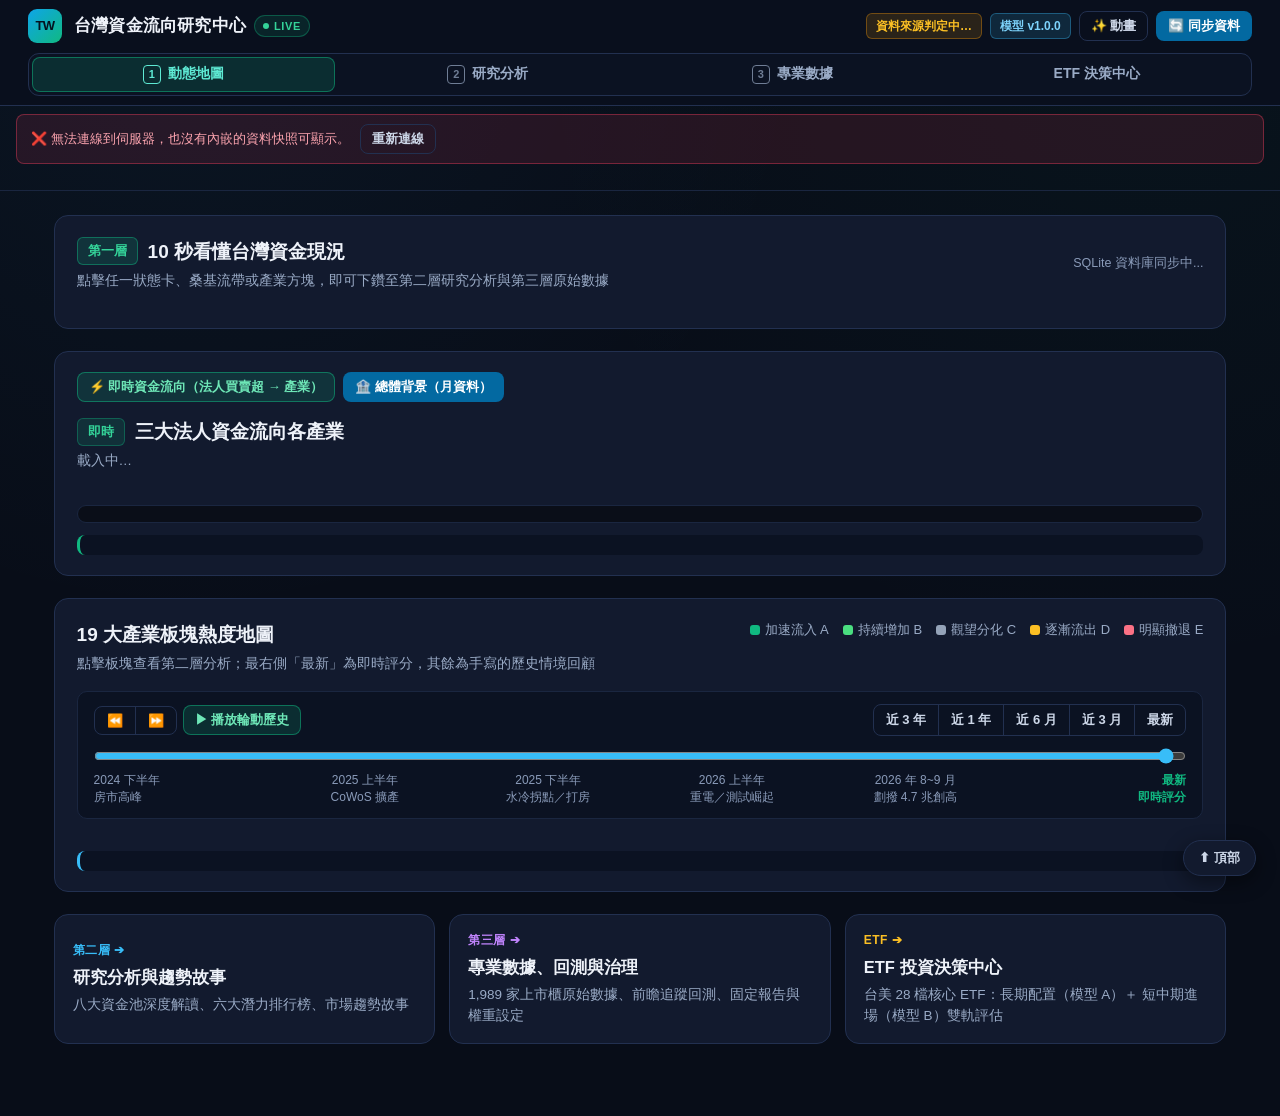
==== commit e67e6ed0: "feat(live): score industries, sankey and leaderboards from live official data Industry rotation sub-" ====
--- a/frontend/index.html
+++ b/frontend/index.html
@@ -83,13 +83,39 @@
 
       <!-- 四層全景桑基資金流向地圖 -->
       <div class="sankey-wrapper" id="sankeyWrapperBox">
+        <!-- 分頁：即時資金流向 (官方當日盤後資料) / 總體背景 (央行與經濟部的月資料，原本的四層全景圖) -->
+        <div id="sankeyModeBar" style="display:flex; gap:8px; flex-wrap:wrap; margin-bottom:14px;">
+          <button id="sankeyModeLiveBtn" class="btn btn-sm btn-play" aria-pressed="true" onclick="setSankeyMode('live')">⚡ 即時資金流向（法人買賣超 → 產業）</button>
+          <button id="sankeyModeMacroBtn" class="btn btn-sm" aria-pressed="false" onclick="setSankeyMode('macro')">🏦 總體背景（月資料）</button>
+        </div>
+
+        <div id="sankeyLivePane">
+          <div class="sankey-header-bar">
+            <div>
+              <div class="panel-title">
+                <span class="badge badge-grade-A">即時</span>
+                <span>三大法人資金流向各產業</span>
+              </div>
+              <div class="panel-sub" id="liveSankeySub">載入中…</div>
+            </div>
+          </div>
+          <div class="kpi-tiles" id="liveSankeyKpis"></div>
+          <div class="sankey-stage" style="overflow-x:auto;"><div id="liveSankeyContainer"></div></div>
+          <div id="liveSankeyNote" class="callout" style="margin-top:12px; --callout-col:var(--accent-emerald);"></div>
+        </div>
+
+        <div id="sankeyMacroPane" style="display:none;">
+        <div class="callout" style="margin-bottom:14px; --callout-col:var(--accent-orange);">
+          🏦 <strong>總體背景（月資料，非即時）</strong>：下圖的銀行存款、外匯存款、放款、外銷訂單等來自央行、經濟部與 MOPS 的<strong>月統計</strong>（多數截至 2026-09 / 10），
+          流量與文字是人工整理的快照，<strong>不會隨每日同步更新</strong>。要看每天的資金動向請切換到「即時資金流向」。
+        </div>
         <div class="sankey-header-bar">
           <div>
             <div class="panel-title">
-              <span class="badge badge-grade-A">即時資金動脈</span>
+              <span class="badge badge-grade-C">月資料</span>
               <span id="sankeyMainTitle">台灣總體資金流向全景圖</span>
             </div>
-            <div class="panel-sub">2026 年 10 月 – 11 月 21 日｜流帶粗細＝資金規模，點擊流帶可釘選明細</div>
+            <div class="panel-sub">資料期間 2026 年 9～10 月（人工整理）｜流帶粗細＝資金規模，點擊流帶可釘選明細</div>
           </div>
           <div class="panel-tools">
             <select id="sankeyPeriodSelect" onchange="onSankeyPeriodChange(this.value)">
@@ -154,6 +180,7 @@
 
         <div id="sankeyAltListView" style="display:none; margin-top:12px;"></div>
         <div id="sankeyPeriodNarrative" class="callout" style="margin-top:14px; --callout-col:var(--accent-emerald);"></div>
+        </div><!-- /sankeyMacroPane -->
       </div>
 
       <!-- 產業資金熱度地圖 + 內嵌時間軸 -->
@@ -161,7 +188,7 @@
         <div class="sankey-header-bar">
           <div>
             <div class="panel-title">19 大產業板塊熱度地圖</div>
-            <div class="panel-sub">點擊板塊查看第二層分析；拖曳時間軸觀看歷史輪動</div>
+            <div class="panel-sub">點擊板塊查看第二層分析；最右側「最新」為即時評分，其餘為手寫的歷史情境回顧</div>
           </div>
           <div class="heatmap-legend">
             <span><i class="legend-dot" style="background:#10b981;"></i>加速流入 A</span>
@@ -198,7 +225,7 @@
             <span>2025 下半年<br/>水冷拐點／打房</span>
             <span>2026 上半年<br/>重電／測試崛起</span>
             <span>2026 年 8~9 月<br/>劃撥 4.7 兆創高</span>
-            <span style="color:var(--accent-emerald); font-weight:700;">2026 年 10~11 月<br/>營收 6.86 兆</span>
+            <span id="timelineLatestStep" style="color:var(--accent-emerald); font-weight:700;">最新<br/>即時評分</span>
           </div>
         </div>
 
@@ -546,6 +573,7 @@
       <!-- PRO TAB 9: 前瞻追蹤回測 (真實計算) + 舊版示範回測 (手寫數據，預設收合) -->
       <section id="pro-backtest" class="pro-panel">
         <div id="liveBacktestContainer"></div>
+        <div id="strategySimContainer"></div>
         <details class="card" style="margin-top:16px; border-left:4px solid #fb7185;">
           <summary style="cursor:pointer; font-weight:700; color:#fda4af;">⚠️ 舊版「示範回測」（手寫數據，非實測）— 請勿當成模型有效的證據</summary>
           <p style="font-size:12.5px; color:var(--text-secondary); margin:8px 0;">
@@ -938,5 +966,7 @@
   <script src="assets/js/19-a11y.js"></script>
   <script src="assets/js/20-export.js"></script>
   <script src="assets/js/21-live-backtest.js"></script>
+  <script src="assets/js/22-strategy-sim.js"></script>
+  <script src="assets/js/23-live-sankey.js"></script>
 </body>
 </html>
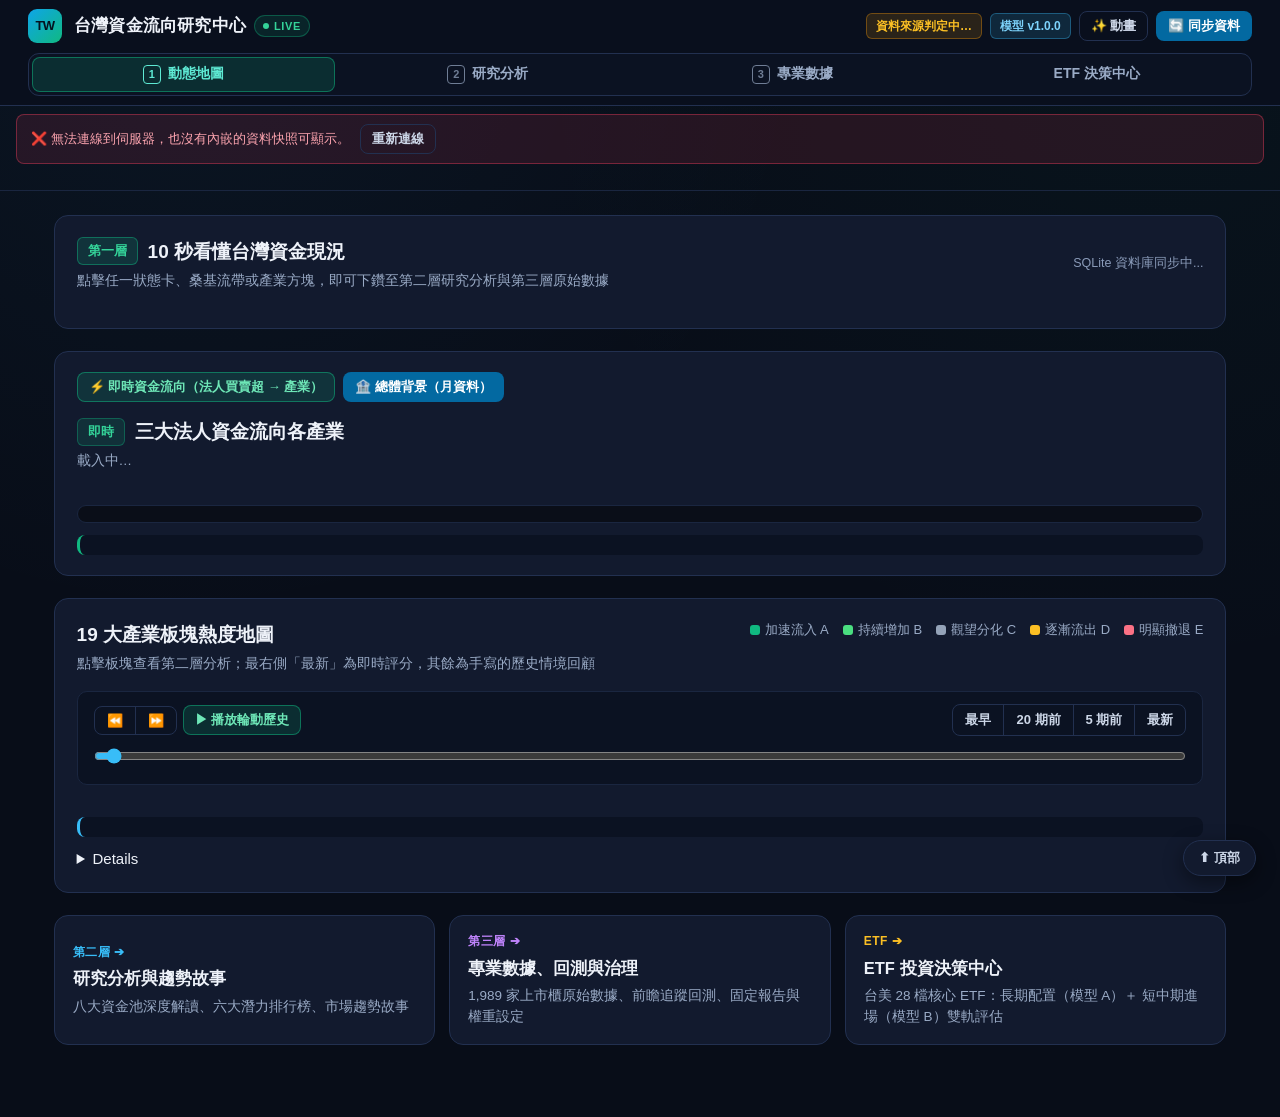
==== commit f10d4ff8: "feat: real forward-tracking for ETF scores, real-snapshot timeline, weekly changes, live quarterly r" ====
--- a/frontend/index.html
+++ b/frontend/index.html
@@ -211,26 +211,19 @@
               <span id="timelineCurrentLabel" style="font-size:13.5px; font-weight:700; color:#34d399; margin-left:6px;"></span>
             </div>
             <div class="tool-group">
-              <button class="btn btn-sm" onclick="jumpTimelineWindow('3Y')">近 3 年</button>
-              <button class="btn btn-sm" onclick="jumpTimelineWindow('1Y')">近 1 年</button>
-              <button class="btn btn-sm" onclick="jumpTimelineWindow('6M')">近 6 月</button>
-              <button class="btn btn-sm" onclick="jumpTimelineWindow('3M')">近 3 月</button>
-              <button class="btn btn-sm" onclick="jumpTimelineWindow('1M')">最新</button>
-            </div>
-          </div>
-          <input type="range" id="timelineRangeInput" class="timeline-slider" aria-label="資金輪動歷史時間軸 (拖曳切換時期)" min="0" max="5" value="5" oninput="onTimelineSliderInput(this.value)" />
-          <div class="timeline-steps">
-            <span>2024 下半年<br/>房市高峰</span>
-            <span>2025 上半年<br/>CoWoS 擴產</span>
-            <span>2025 下半年<br/>水冷拐點／打房</span>
-            <span>2026 上半年<br/>重電／測試崛起</span>
-            <span>2026 年 8~9 月<br/>劃撥 4.7 兆創高</span>
-            <span id="timelineLatestStep" style="color:var(--accent-emerald); font-weight:700;">最新<br/>即時評分</span>
-          </div>
+              <button class="btn btn-sm" onclick="jumpTimelineWindow('FIRST')">最早</button>
+              <button class="btn btn-sm" onclick="jumpTimelineWindow('BACK20')">20 期前</button>
+              <button class="btn btn-sm" onclick="jumpTimelineWindow('BACK5')">5 期前</button>
+              <button class="btn btn-sm" onclick="jumpTimelineWindow('LATEST')">最新</button>
+            </div>
+          </div>
+          <input type="range" id="timelineRangeInput" class="timeline-slider" aria-label="資金輪動歷史時間軸 (拖曳切換快照日)" min="0" max="0" value="0" oninput="onTimelineSliderInput(this.value)" />
+          <div class="timeline-steps" id="timelineSteps"></div>
         </div>
 
         <div id="industryHeatmapGrid" class="heatmap-grid"></div>
         <div id="timelineCompactBar" class="callout"></div>
+        <details id="timelineHandwritten" style="margin-top:10px;"></details>
       </div>
 
       <!-- 首頁底部：下一步 -->
@@ -291,10 +284,14 @@
       <div class="section-head">
         <div>
           <div class="section-title"><span class="sec-no">3</span>市場正在發生什麼事？</div>
-          <div class="section-desc">四則結構化趨勢故事，並列正方與反方證據</div>
-        </div>
-      </div>
-      <div id="trendStoriesGrid" class="stories-grid"></div>
+          <div class="section-desc">上方「本週變化」由資料自動產生；四篇手寫趨勢故事收在下方折疊區</div>
+        </div>
+      </div>
+      <div id="weeklyChangesBox"></div>
+      <details style="margin-top:14px;">
+        <summary style="cursor:pointer; font-weight:700; color:var(--text-secondary);">📁 手寫存檔：四篇趨勢故事（2026-11-21 前後撰寫，不會隨資料更新）</summary>
+        <div id="trendStoriesGrid" class="stories-grid" style="margin-top:12px;"></div>
+      </details>
 
       <!-- 4. 時間軸當期四維度詳細解析面板 -->
       <div class="section-head">
@@ -801,8 +798,8 @@
           <div class="etf-clean-card">
             <div style="display:flex; justify-content:space-between; align-items:center; flex-wrap:wrap; gap:8px; margin-bottom:12px;">
               <div>
-                <div style="font-size:19px; font-weight:800; color:#f8fafc;">圖 4：代表性 ETF 歷史累積績效曲線比較圖（基期＝100）</div>
-                <div style="font-size:14px; color:#94a3b8;">清楚比較市值型(0050/VOO)、科技半導體(0052/QQQ/SMH)、高股息(00878/00713/SCHD)與債券(00937B/SGOV)</div>
+                <div style="font-size:19px; font-weight:800; color:#f8fafc;">圖 4：台股 ETF 近一年實際價格走勢比較圖（基期＝100）</div>
+                <div style="font-size:14px; color:#94a3b8;">官方逐日收盤價（價格報酬，不含息）：市值型(0050)、科技(0052)、高股息(0056/00878/00919/00713)與債券(00937B/00679B)</div>
               </div>
               <div style="display:flex; gap:6px;">
                 <button id="perfBtn_1Y" class="btn btn-sm" onclick="switchPerfChartHorizon('1Y')">近 1 年</button>
@@ -887,7 +884,11 @@
           </div>
         </div>
         <div id="etfReportsContainer" class="etf-grid-2"></div>
-        <div id="etfDualBacktestContainer" class="etf-grid-2" style="margin-top:20px;"></div>
+        <div id="etfForwardContainer"></div>
+        <details style="margin-top:20px;">
+          <summary style="cursor:pointer; font-weight:700; color:var(--text-secondary);">📁 手寫存檔：2026-11-21 前後預先寫好的「模型回測」（非實測，僅供留存）</summary>
+          <div id="etfDualBacktestContainer" class="etf-grid-2" style="margin-top:12px;"></div>
+        </details>
 
         <!-- ===================================================================
              第六區（第九節規範）：🤖 Argon ETF Multi-Agent Research Team 管理中心
@@ -898,7 +899,7 @@
             <div class="etf-section-title"><span class="badge badge-lvl2">🤖 Argon AI 研究團隊</span>多代理研究、交叉辯論與提案管理</div>
             <div class="etf-section-sub">Argon 擔任總指揮，率領 6 位專業 Agent（長期配置、短中期時機、數據品質、風險管理、反方審查、系統工程）獨立研究並進行兩輪交叉辯論。<strong style="color:var(--text-primary);">未獲明確批准前，嚴禁自動修改正式系統。</strong></div>
             <div class="callout" style="margin-top:10px; --callout-col:#f59e0b; color:#fcd34d; max-width:90ch;">
-              ⚠️ 本區為<strong>規則式模擬</strong>：各 Agent 內容由預先撰寫的範本搭配資料庫即時數值組合而成，<strong>並非由大型語言模型即時生成</strong>，請勿視為獨立的 AI 判斷。
+              ⚠️ 本區是<strong>規則式稽核</strong>：各 Agent 以固定規則檢查目前真實的系統狀態並附數字證據，<strong>並非由大型語言模型即時生成</strong>，請勿視為獨立的 AI 判斷；若顯示的是 2026-11-22 的舊記錄，內容為手寫且已過時。
             </div>
           </div>
           <div>
@@ -968,5 +969,6 @@
   <script src="assets/js/21-live-backtest.js"></script>
   <script src="assets/js/22-strategy-sim.js"></script>
   <script src="assets/js/23-live-sankey.js"></script>
+  <script src="assets/js/24-etf-forward.js"></script>
 </body>
 </html>
